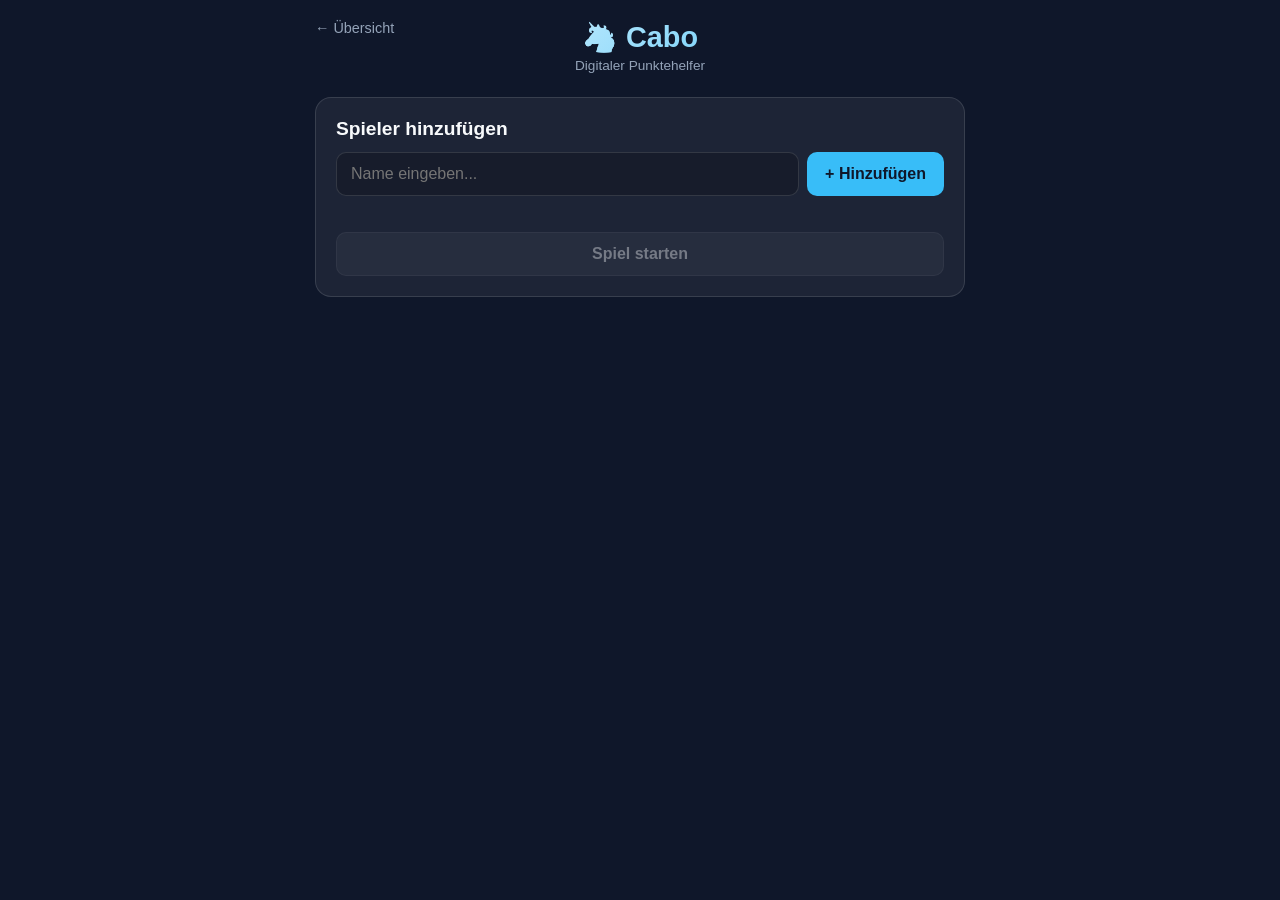
==== spiele/cabo.html @ cdec7bcc "Add files via upload" ====
<!DOCTYPE html>
<html lang="de">
<head>
  <meta charset="UTF-8">
  <meta name="viewport" content="width=device-width, initial-scale=1.0">
  <title>Cabo Punktehelfer</title>
  <style>
    :root {
      --bg: #0f172a;
      --card-bg: rgba(255, 255, 255, 0.06);
      --card-border: rgba(255, 255, 255, 0.12);
      --text: #f8fafc;
      --text-sub: #94a3b8;
      --accent: #38bdf8;
      --accent-green: #22c55e;
      --accent-yellow: #eab308;
      --accent-orange: #f97316;
      --accent-red: #ef4444;
      --accent-purple: #a855f7;
    }

    * { box-sizing: border-box; margin: 0; padding: 0; }

    body {
      font-family: -apple-system, BlinkMacSystemFont, 'Segoe UI', Roboto, sans-serif;
      background: var(--bg);
      color: var(--text);
      min-height: 100vh;
      display: flex;
      justify-content: center;
      padding: 20px 15px;
    }

    .container {
      width: 100%;
      max-width: 650px;
    }

    header {
      text-align: center;
      margin-bottom: 24px;
      position: relative;
    }

    .back-link {
      position: absolute;
      left: 0;
      top: 0;
      color: var(--text-sub);
      text-decoration: none;
      font-size: 0.9rem;
      display: flex;
      align-items: center;
      gap: 4px;
    }

    .back-link:hover { color: var(--accent); }

    h1 {
      font-size: 1.8rem;
      font-weight: 800;
      background: linear-gradient(135deg, #ffffff, var(--accent));
      -webkit-background-clip: text;
      -webkit-text-fill-color: transparent;
      margin-bottom: 4px;
    }

    p.subtitle {
      color: var(--text-sub);
      font-size: 0.85rem;
    }

    /* Buttons */
    .btn {
      background: var(--accent);
      color: #0f172a;
      border: none;
      padding: 12px 18px;
      border-radius: 10px;
      font-weight: 700;
      font-size: 1rem;
      cursor: pointer;
      transition: all 0.2s ease;
      display: inline-flex;
      align-items: center;
      justify-content: center;
      gap: 8px;
      width: 100%;
    }

    .btn:hover { opacity: 0.9; transform: translateY(-1px); }
    .btn:active { transform: translateY(0); }
    .btn:disabled { opacity: 0.4; cursor: not-allowed; transform: none; }

    .btn-secondary {
      background: rgba(255, 255, 255, 0.1);
      color: var(--text);
      border: 1px solid var(--card-border);
    }

    .btn-secondary:hover { background: rgba(255, 255, 255, 0.15); }

    .btn-outline {
      background: transparent;
      color: var(--text-sub);
      border: 1px solid var(--card-border);
    }

    .btn-outline:hover {
      border-color: var(--text-sub);
      color: var(--text);
    }

    .btn-kamikaze {
      background: linear-gradient(135deg, #f97316, #ef4444);
      color: #fff;
      padding: 8px 12px;
      font-size: 0.85rem;
      border-radius: 8px;
      border: none;
      font-weight: 700;
      cursor: pointer;
      white-space: nowrap;
    }

    .card {
      background: var(--card-bg);
      border: 1px solid var(--card-border);
      border-radius: 16px;
      padding: 20px;
      margin-bottom: 20px;
    }

    /* SETUP SCREEN */
    .input-group {
      display: flex;
      gap: 8px;
      margin-bottom: 16px;
    }

    input[type="text"], input[type="number"] {
      flex: 1;
      background: rgba(0, 0, 0, 0.2);
      border: 1px solid var(--card-border);
      border-radius: 10px;
      padding: 12px 14px;
      color: var(--text);
      font-size: 1rem;
      outline: none;
    }

    input[type="text"]:focus, input[type="number"]:focus {
      border-color: var(--accent);
    }

    .player-setup-list {
      display: flex;
      flex-direction: column;
      gap: 8px;
      margin-bottom: 20px;
    }

    .player-setup-item {
      display: flex;
      justify-content: space-between;
      align-items: center;
      background: rgba(255, 255, 255, 0.04);
      padding: 10px 14px;
      border-radius: 8px;
      border: 1px solid var(--card-border);
    }

    .btn-remove {
      background: none;
      border: none;
      color: var(--accent-red);
      font-size: 1.2rem;
      cursor: pointer;
      padding: 0 4px;
    }

    /* SCOREBOARD */
    .scoreboard {
      display: grid;
      grid-template-columns: repeat(auto-fit, minmax(130px, 1fr));
      gap: 10px;
      margin-bottom: 20px;
    }

    .player-card {
      background: rgba(255, 255, 255, 0.04);
      border: 1px solid var(--card-border);
      border-radius: 12px;
      padding: 12px;
      text-align: center;
      position: relative;
      transition: all 0.25s ease;
    }

    .player-card.lowest {
      border-color: var(--accent-green);
      background: rgba(34, 197, 94, 0.1);
      box-shadow: 0 0 12px rgba(34, 197, 94, 0.2);
    }

    .crown-icon {
      position: absolute;
      top: -10px;
      right: 8px;
      font-size: 1.3rem;
      filter: drop-shadow(0 2px 4px rgba(0,0,0,0.5));
    }

    .player-name {
      font-weight: 700;
      font-size: 0.95rem;
      margin-bottom: 4px;
      white-space: nowrap;
      overflow: hidden;
      text-overflow: ellipsis;
    }

    .player-score {
      font-size: 1.6rem;
      font-weight: 800;
      color: #fff;
    }

    .player-badge {
      font-size: 0.75rem;
      color: var(--accent-green);
      margin-top: 2px;
      font-weight: 600;
    }

    /* ROUND INPUT FORM */
    .round-input-row {
      display: flex;
      align-items: center;
      gap: 10px;
      margin-bottom: 12px;
      background: rgba(0, 0, 0, 0.15);
      padding: 8px 12px;
      border-radius: 10px;
      border: 1px solid var(--card-border);
    }

    .round-input-label {
      flex: 1;
      font-weight: 700;
      font-size: 0.95rem;
      white-space: nowrap;
      overflow: hidden;
      text-overflow: ellipsis;
    }

    .round-input-row input {
      width: 90px;
      flex: none;
      text-align: center;
      font-weight: bold;
    }

    /* HISTORY TABLE */
    .table-wrapper {
      overflow-x: auto;
      margin-top: 10px;
    }

    table {
      width: 100%;
      border-collapse: collapse;
      text-align: center;
      font-size: 0.88rem;
    }

    th, td {
      padding: 10px 8px;
      border-bottom: 1px solid var(--card-border);
    }

    th {
      color: var(--text-sub);
      font-weight: 600;
      background: rgba(0,0,0,0.2);
    }

    .reset-note {
      font-size: 0.7rem;
      color: var(--accent-yellow);
      display: block;
    }

    /* END SCREEN */
    .winner-banner {
      text-align: center;
      padding: 20px 0;
    }

    .winner-banner .trophy {
      font-size: 3.5rem;
      margin-bottom: 10px;
    }

    .winner-banner h2 {
      font-size: 1.8rem;
      color: var(--accent-yellow);
    }

    .ranking-list {
      display: flex;
      flex-direction: column;
      gap: 10px;
      margin: 20px 0;
    }

    .ranking-item {
      display: flex;
      justify-content: space-between;
      align-items: center;
      padding: 14px 18px;
      border-radius: 12px;
      background: rgba(255, 255, 255, 0.04);
      border: 1px solid var(--card-border);
    }

    .ranking-item.winner {
      border-color: var(--accent-yellow);
      background: rgba(234, 179, 8, 0.1);
    }

    .rank-num {
      font-weight: 800;
      font-size: 1.1rem;
      width: 30px;
    }

    .rank-name {
      flex: 1;
      font-weight: 700;
    }

    .rank-score {
      font-size: 1.3rem;
      font-weight: 800;
    }

    .hidden { display: none !important; }
  </style>
</head>
<body>

<div class="container">
  <header>
    <a href="../index.html" class="back-link">← Übersicht</a>
    <h1>🦄 Cabo</h1>
    <p class="subtitle">Digitaler Punktehelfer</p>
  </header>

  <!-- STEP 1: SETUP SCREEN -->
  <div id="setup-screen" class="card">
    <h2 style="font-size: 1.2rem; margin-bottom: 12px;">Spieler hinzufügen</h2>
    <div class="input-group">
      <input type="text" id="player-name-input" placeholder="Name eingeben..." autocomplete="off">
      <button class="btn" id="add-player-btn" style="width: auto;">+ Hinzufügen</button>
    </div>

    <div class="player-setup-list" id="player-setup-list">
      <!-- Dynamisch hinzugefügte Spieler -->
    </div>

    <button class="btn btn-secondary" id="start-game-btn" disabled>Spiel starten</button>
  </div>

  <!-- STEP 2: GAME SCREEN -->
  <div id="game-screen" class="hidden">
    <!-- Punktestand Übersicht -->
    <div class="scoreboard" id="scoreboard">
      <!-- Dynamische Spielerkarten -->
    </div>

    <!-- Eingabe für neue Runde -->
    <div class="card">
      <h3 style="font-size: 1.1rem; margin-bottom: 14px;" id="round-title">Runde 1 eintragen</h3>
      
      <div id="round-inputs-container">
        <!-- Dynamische Eingabefelder für jeden Spieler -->
      </div>

      <button class="btn" onclick="finishRound()" style="margin-top: 10px;">
        ✅ Runde beendet
      </button>
    </div>

    <!-- Rundenübersicht -->
    <div class="card">
      <h3 style="font-size: 1rem; color: var(--text-sub); margin-bottom: 8px;">Rundenübersicht</h3>
      <div class="table-wrapper">
        <table id="history-table">
          <thead>
            <tr id="history-head-row">
              <th>Runde</th>
              <!-- Spieler-Namen Spalten -->
            </tr>
          </thead>
          <tbody id="history-body">
            <!-- Runden-Ergebnisse -->
          </tbody>
        </table>
      </div>
      <button class="btn btn-outline" id="undo-btn" onclick="undoLastRound()" style="margin-top: 16px;" disabled>
        ↩️ Letzte Runde korrigieren
      </button>
    </div>
  </div>

  <!-- STEP 3: END SCREEN -->
  <div id="end-screen" class="card hidden">
    <div class="winner-banner">
      <div class="trophy">🏆</div>
      <p style="color: var(--text-sub); text-transform: uppercase; font-size: 0.8rem; letter-spacing: 1px;" id="winner-label">Sieger</p>
      <h2 id="winner-name">Spieler</h2>
    </div>

    <h3 style="font-size: 1rem; color: var(--text-sub); margin-bottom: 8px;">Endabrechnung</h3>
    <div class="ranking-list" id="ranking-list">
      <!-- Dynamische Rangliste -->
    </div>

    <div style="display: flex; gap: 10px; margin-top: 20px;">
      <button class="btn" onclick="restartWithSamePlayers()">Neu starten</button>
      <button class="btn btn-secondary" onclick="resetToSetup()">Neue Spieler</button>
    </div>
  </div>
</div>

<script>
  // Game State
  let players = []; // Array von Strings ["Name 1", "Name 2"]
  let rounds = [];  // Array von Objekten: { rawScores: [n1, n2], totalsAfter: [t1, t2], resets: [bool1, bool2] }

  // DOM Elements
  const setupScreen = document.getElementById('setup-screen');
  const gameScreen = document.getElementById('game-screen');
  const endScreen = document.getElementById('end-screen');

  const playerNameInput = document.getElementById('player-name-input');
  const addPlayerBtn = document.getElementById('add-player-btn');
  const playerSetupList = document.getElementById('player-setup-list');
  const startGameBtn = document.getElementById('start-game-btn');

  const scoreboard = document.getElementById('scoreboard');
  const roundTitle = document.getElementById('round-title');
  const roundInputsContainer = document.getElementById('round-inputs-container');
  
  const historyHeadRow = document.getElementById('history-head-row');
  const historyBody = document.getElementById('history-body');
  const undoBtn = document.getElementById('undo-btn');

  const winnerName = document.getElementById('winner-name');
  const winnerLabel = document.getElementById('winner-label');
  const rankingList = document.getElementById('ranking-list');

  // Event Listeners for Setup
  addPlayerBtn.addEventListener('click', addPlayer);
  playerNameInput.addEventListener('keypress', (e) => {
    if (e.key === 'Enter') addPlayer();
  });
  startGameBtn.addEventListener('click', startGame);

  function addPlayer() {
    const name = playerNameInput.value.trim();
    if (name === '') return;

    players.push(name);
    playerNameInput.value = '';
    renderSetupList();
  }

  function removePlayer(index) {
    players.splice(index, 1);
    renderSetupList();
  }

  function renderSetupList() {
    playerSetupList.innerHTML = '';
    players.forEach((p, idx) => {
      const item = document.createElement('div');
      item.className = 'player-setup-item';
      item.innerHTML = `
        <span><strong>${idx + 1}.</strong> ${p}</span>
        <button class="btn-remove" onclick="removePlayer(${idx})">✕</button>
      `;
      playerSetupList.appendChild(item);
    });

    startGameBtn.disabled = players.length === 0;
  }

  function startGame() {
    if (players.length === 0) return;
    rounds = [];

    setupScreen.classList.add('hidden');
    endScreen.classList.add('hidden');
    gameScreen.classList.remove('hidden');

    renderGame();
  }

  // Get current totals calculated round by round with exact 100-reset rule
  function getCurrentTotals() {
    let totals = players.map(() => 0);

    rounds.forEach(r => {
      totals = r.totalsAfter;
    });

    return totals;
  }

  function triggerKamikaze(targetIdx) {
    players.forEach((_, idx) => {
      const input = document.getElementById(`score-input-${idx}`);
      if (input) {
        input.value = (idx === targetIdx) ? 0 : 50;
      }
    });
  }

  function finishRound() {
    const rawScores = [];
    
    for (let i = 0; i < players.length; i++) {
      const input = document.getElementById(`score-input-${i}`);
      const val = parseInt(input.value, 10);
      if (isNaN(val)) {
        alert(`Bitte gib eine gültige Punktzahl für ${players[i]} ein.`);
        return;
      }
      rawScores.push(val);
    }

    // Previous totals
    const prevTotals = getCurrentTotals();
    const newTotals = [];
    const resets = [];

    // Calculate new totals and apply 100-point reset rule
    for (let i = 0; i < players.length; i++) {
      let scoreSum = prevTotals[i] + rawScores[i];
      if (scoreSum === 100) {
        scoreSum = 50; // Exact 100 points reduced to 50
        resets.push(true);
      } else {
        resets.push(false);
      }
      newTotals.push(scoreSum);
    }

    rounds.push({
      rawScores: rawScores,
      totalsAfter: newTotals,
      resets: resets
    });

    // Check if game ends (if any player has 101 or more points)
    const hasGameEnded = newTotals.some(score => score >= 101);

    if (hasGameEnded) {
      showEndScreen();
    } else {
      renderGame();
    }
  }

  function undoLastRound() {
    if (rounds.length > 0) {
      rounds.pop();
      renderGame();
    }
  }

  function renderGame() {
    const currentTotals = getCurrentTotals();
    const minScore = Math.min(...currentTotals);

    // 1. Render Scoreboard
    scoreboard.innerHTML = '';
    players.forEach((p, idx) => {
      const isLowest = currentTotals[idx] === minScore;
      const card = document.createElement('div');
      card.className = `player-card ${isLowest ? 'lowest' : ''}`;
      
      card.innerHTML = `
        ${isLowest ? '<div class="crown-icon">👑</div>' : ''}
        <div class="player-name">${p}</div>
        <div class="player-score">${currentTotals[idx]}</div>
        <div class="player-badge">${isLowest ? 'Niedrigste Pkt' : ''}</div>
      `;
      scoreboard.appendChild(card);
    });

    // 2. Render Round Inputs
    roundTitle.textContent = `Runde ${rounds.length + 1} eintragen`;
    roundInputsContainer.innerHTML = '';

    players.forEach((p, idx) => {
      const row = document.createElement('div');
      row.className = 'round-input-row';
      row.innerHTML = `
        <span class="round-input-label">${p}</span>
        <input type="number" id="score-input-${idx}" placeholder="Punkte" inputmode="numeric" pattern="[0-9]*">
        <button type="button" class="btn-kamikaze" onclick="triggerKamikaze(${idx})">🚀 Kamikaze</button>
      `;
      roundInputsContainer.appendChild(row);
    });

    // 3. Render History Table
    historyHeadRow.innerHTML = '<th>Runde</th>';
    players.forEach(p => {
      const th = document.createElement('th');
      th.textContent = p;
      historyHeadRow.appendChild(th);
    });

    historyBody.innerHTML = '';
    rounds.forEach((r, rIdx) => {
      const tr = document.createElement('tr');
      let html = `<td><strong>R${rIdx + 1}</strong></td>`;
      
      r.rawScores.forEach((s, pIdx) => {
        const isReset = r.resets[pIdx];
        html += `
          <td>
            +${s} 
            <small style="color: var(--text-sub);">(${r.totalsAfter[pIdx]})</small>
            ${isReset ? '<span class="reset-note">🎯 100➔50!</span>' : ''}
          </td>
        `;
      });
      tr.innerHTML = html;
      historyBody.appendChild(tr);
    });

    undoBtn.disabled = rounds.length === 0;
  }

  function showEndScreen() {
    gameScreen.classList.add('hidden');
    endScreen.classList.remove('hidden');

    const finalTotals = getCurrentTotals();
    const minScore = Math.min(...finalTotals);

    // Player Object List for Ranking
    const playerObjects = players.map((name, idx) => ({
      name: name,
      score: finalTotals[idx]
    }));

    // Sort ascending by score (lowest score wins)
    playerObjects.sort((a, b) => a.score - b.score);

    // Find winners (supports ties)
    const winners = playerObjects.filter(p => p.score === minScore);
    
    if (winners.length > 1) {
      winnerLabel.textContent = "Unentschieden! Sieger";
      winnerName.textContent = winners.map(w => w.name).join(' & ');
    } else {
      winnerLabel.textContent = "Sieger";
      winnerName.textContent = winners[0].name;
    }

    rankingList.innerHTML = '';
    playerObjects.forEach((p, idx) => {
      const isWinner = p.score === minScore;
      const item = document.createElement('div');
      item.className = `ranking-item ${isWinner ? 'winner' : ''}`;
      item.innerHTML = `
        <div class="rank-num">${isWinner ? '👑' : (idx + 1) + '.'}</div>
        <div class="rank-name">${p.name}</div>
        <div class="rank-score">${p.score} Pkt</div>
      `;
      rankingList.appendChild(item);
    });
  }

  function restartWithSamePlayers() {
    startGame();
  }

  function resetToSetup() {
    players = [];
    rounds = [];
    renderSetupList();
    endScreen.classList.add('hidden');
    setupScreen.classList.remove('hidden');
  }
</script>

</body>
</html>
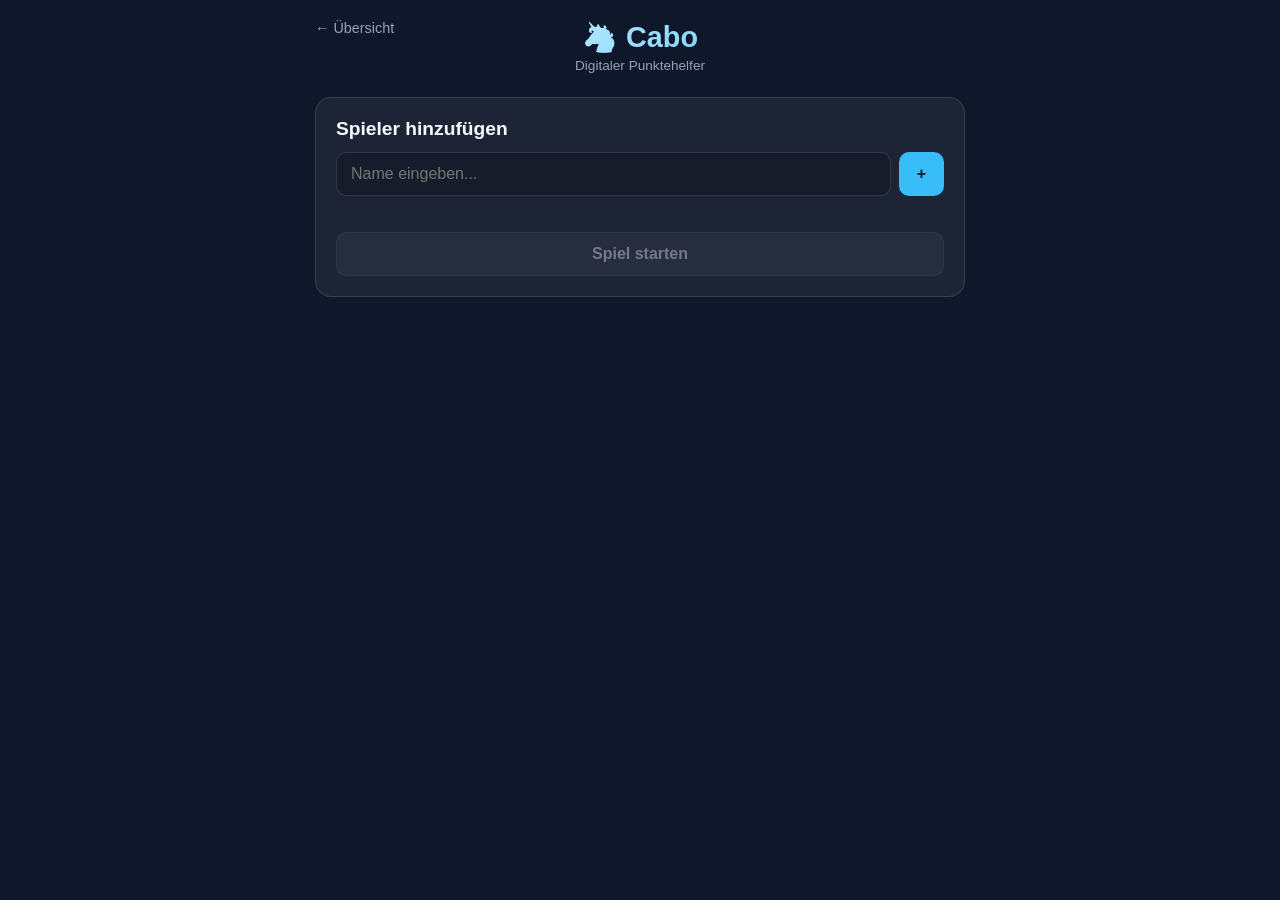
==== commit 86f47034: "Update cabo.html "Spieler hinzufügen" Button vereinfacht" ====
--- a/spiele/cabo.html
+++ b/spiele/cabo.html
@@ -362,7 +362,7 @@
     <h2 style="font-size: 1.2rem; margin-bottom: 12px;">Spieler hinzufügen</h2>
     <div class="input-group">
       <input type="text" id="player-name-input" placeholder="Name eingeben..." autocomplete="off">
-      <button class="btn" id="add-player-btn" style="width: auto;">+ Hinzufügen</button>
+      <button class="btn" id="add-player-btn" style="width: auto;">+</button>
     </div>
 
     <div class="player-setup-list" id="player-setup-list">
@@ -701,4 +701,4 @@
 </script>
 
 </body>
-</html>+</html>
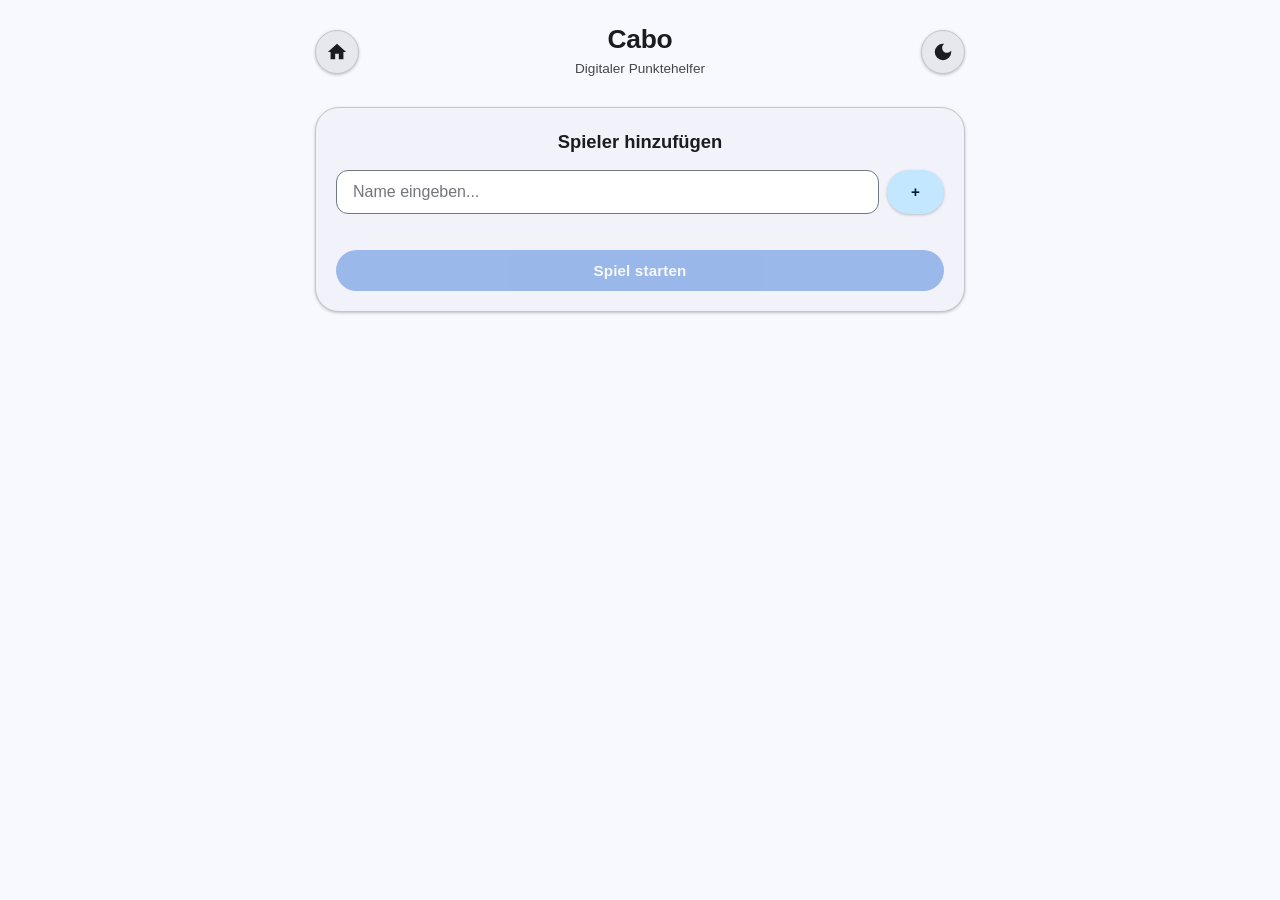
==== commit da310064: "Add files via upload Komplette Überarbeitung der Optik in M3 Material Design.  Vereinheitlichung vo" ====
--- a/spiele/cabo.html
+++ b/spiele/cabo.html
@@ -1,704 +1,659 @@
-<!DOCTYPE html>
-<html lang="de">
-<head>
-  <meta charset="UTF-8">
-  <meta name="viewport" content="width=device-width, initial-scale=1.0">
-  <title>Cabo Punktehelfer</title>
-  <style>
-    :root {
-      --bg: #0f172a;
-      --card-bg: rgba(255, 255, 255, 0.06);
-      --card-border: rgba(255, 255, 255, 0.12);
-      --text: #f8fafc;
-      --text-sub: #94a3b8;
-      --accent: #38bdf8;
-      --accent-green: #22c55e;
-      --accent-yellow: #eab308;
-      --accent-orange: #f97316;
-      --accent-red: #ef4444;
-      --accent-purple: #a855f7;
-    }
-
-    * { box-sizing: border-box; margin: 0; padding: 0; }
-
-    body {
-      font-family: -apple-system, BlinkMacSystemFont, 'Segoe UI', Roboto, sans-serif;
-      background: var(--bg);
-      color: var(--text);
-      min-height: 100vh;
-      display: flex;
-      justify-content: center;
-      padding: 20px 15px;
-    }
-
-    .container {
-      width: 100%;
-      max-width: 650px;
-    }
-
-    header {
-      text-align: center;
-      margin-bottom: 24px;
-      position: relative;
-    }
-
-    .back-link {
-      position: absolute;
-      left: 0;
-      top: 0;
-      color: var(--text-sub);
-      text-decoration: none;
-      font-size: 0.9rem;
-      display: flex;
-      align-items: center;
-      gap: 4px;
-    }
-
-    .back-link:hover { color: var(--accent); }
-
-    h1 {
-      font-size: 1.8rem;
-      font-weight: 800;
-      background: linear-gradient(135deg, #ffffff, var(--accent));
-      -webkit-background-clip: text;
-      -webkit-text-fill-color: transparent;
-      margin-bottom: 4px;
-    }
-
-    p.subtitle {
-      color: var(--text-sub);
-      font-size: 0.85rem;
-    }
-
-    /* Buttons */
-    .btn {
-      background: var(--accent);
-      color: #0f172a;
-      border: none;
-      padding: 12px 18px;
-      border-radius: 10px;
-      font-weight: 700;
-      font-size: 1rem;
-      cursor: pointer;
-      transition: all 0.2s ease;
-      display: inline-flex;
-      align-items: center;
-      justify-content: center;
-      gap: 8px;
-      width: 100%;
-    }
-
-    .btn:hover { opacity: 0.9; transform: translateY(-1px); }
-    .btn:active { transform: translateY(0); }
-    .btn:disabled { opacity: 0.4; cursor: not-allowed; transform: none; }
-
-    .btn-secondary {
-      background: rgba(255, 255, 255, 0.1);
-      color: var(--text);
-      border: 1px solid var(--card-border);
-    }
-
-    .btn-secondary:hover { background: rgba(255, 255, 255, 0.15); }
-
-    .btn-outline {
-      background: transparent;
-      color: var(--text-sub);
-      border: 1px solid var(--card-border);
-    }
-
-    .btn-outline:hover {
-      border-color: var(--text-sub);
-      color: var(--text);
-    }
-
-    .btn-kamikaze {
-      background: linear-gradient(135deg, #f97316, #ef4444);
-      color: #fff;
-      padding: 8px 12px;
-      font-size: 0.85rem;
-      border-radius: 8px;
-      border: none;
-      font-weight: 700;
-      cursor: pointer;
-      white-space: nowrap;
-    }
-
-    .card {
-      background: var(--card-bg);
-      border: 1px solid var(--card-border);
-      border-radius: 16px;
-      padding: 20px;
-      margin-bottom: 20px;
-    }
-
-    /* SETUP SCREEN */
-    .input-group {
-      display: flex;
-      gap: 8px;
-      margin-bottom: 16px;
-    }
-
-    input[type="text"], input[type="number"] {
-      flex: 1;
-      background: rgba(0, 0, 0, 0.2);
-      border: 1px solid var(--card-border);
-      border-radius: 10px;
-      padding: 12px 14px;
-      color: var(--text);
-      font-size: 1rem;
-      outline: none;
-    }
-
-    input[type="text"]:focus, input[type="number"]:focus {
-      border-color: var(--accent);
-    }
-
-    .player-setup-list {
-      display: flex;
-      flex-direction: column;
-      gap: 8px;
-      margin-bottom: 20px;
-    }
-
-    .player-setup-item {
-      display: flex;
-      justify-content: space-between;
-      align-items: center;
-      background: rgba(255, 255, 255, 0.04);
-      padding: 10px 14px;
-      border-radius: 8px;
-      border: 1px solid var(--card-border);
-    }
-
-    .btn-remove {
-      background: none;
-      border: none;
-      color: var(--accent-red);
-      font-size: 1.2rem;
-      cursor: pointer;
-      padding: 0 4px;
-    }
-
-    /* SCOREBOARD */
-    .scoreboard {
-      display: grid;
-      grid-template-columns: repeat(auto-fit, minmax(130px, 1fr));
-      gap: 10px;
-      margin-bottom: 20px;
-    }
-
-    .player-card {
-      background: rgba(255, 255, 255, 0.04);
-      border: 1px solid var(--card-border);
-      border-radius: 12px;
-      padding: 12px;
-      text-align: center;
-      position: relative;
-      transition: all 0.25s ease;
-    }
-
-    .player-card.lowest {
-      border-color: var(--accent-green);
-      background: rgba(34, 197, 94, 0.1);
-      box-shadow: 0 0 12px rgba(34, 197, 94, 0.2);
-    }
-
-    .crown-icon {
-      position: absolute;
-      top: -10px;
-      right: 8px;
-      font-size: 1.3rem;
-      filter: drop-shadow(0 2px 4px rgba(0,0,0,0.5));
-    }
-
-    .player-name {
-      font-weight: 700;
-      font-size: 0.95rem;
-      margin-bottom: 4px;
-      white-space: nowrap;
-      overflow: hidden;
-      text-overflow: ellipsis;
-    }
-
-    .player-score {
-      font-size: 1.6rem;
-      font-weight: 800;
-      color: #fff;
-    }
-
-    .player-badge {
-      font-size: 0.75rem;
-      color: var(--accent-green);
-      margin-top: 2px;
-      font-weight: 600;
-    }
-
-    /* ROUND INPUT FORM */
-    .round-input-row {
-      display: flex;
-      align-items: center;
-      gap: 10px;
-      margin-bottom: 12px;
-      background: rgba(0, 0, 0, 0.15);
-      padding: 8px 12px;
-      border-radius: 10px;
-      border: 1px solid var(--card-border);
-    }
-
-    .round-input-label {
-      flex: 1;
-      font-weight: 700;
-      font-size: 0.95rem;
-      white-space: nowrap;
-      overflow: hidden;
-      text-overflow: ellipsis;
-    }
-
-    .round-input-row input {
-      width: 90px;
-      flex: none;
-      text-align: center;
-      font-weight: bold;
-    }
-
-    /* HISTORY TABLE */
-    .table-wrapper {
-      overflow-x: auto;
-      margin-top: 10px;
-    }
-
-    table {
-      width: 100%;
-      border-collapse: collapse;
-      text-align: center;
-      font-size: 0.88rem;
-    }
-
-    th, td {
-      padding: 10px 8px;
-      border-bottom: 1px solid var(--card-border);
-    }
-
-    th {
-      color: var(--text-sub);
-      font-weight: 600;
-      background: rgba(0,0,0,0.2);
-    }
-
-    .reset-note {
-      font-size: 0.7rem;
-      color: var(--accent-yellow);
-      display: block;
-    }
-
-    /* END SCREEN */
-    .winner-banner {
-      text-align: center;
-      padding: 20px 0;
-    }
-
-    .winner-banner .trophy {
-      font-size: 3.5rem;
-      margin-bottom: 10px;
-    }
-
-    .winner-banner h2 {
-      font-size: 1.8rem;
-      color: var(--accent-yellow);
-    }
-
-    .ranking-list {
-      display: flex;
-      flex-direction: column;
-      gap: 10px;
-      margin: 20px 0;
-    }
-
-    .ranking-item {
-      display: flex;
-      justify-content: space-between;
-      align-items: center;
-      padding: 14px 18px;
-      border-radius: 12px;
-      background: rgba(255, 255, 255, 0.04);
-      border: 1px solid var(--card-border);
-    }
-
-    .ranking-item.winner {
-      border-color: var(--accent-yellow);
-      background: rgba(234, 179, 8, 0.1);
-    }
-
-    .rank-num {
-      font-weight: 800;
-      font-size: 1.1rem;
-      width: 30px;
-    }
-
-    .rank-name {
-      flex: 1;
-      font-weight: 700;
-    }
-
-    .rank-score {
-      font-size: 1.3rem;
-      font-weight: 800;
-    }
-
-    .hidden { display: none !important; }
-  </style>
-</head>
-<body>
-
-<div class="container">
-  <header>
-    <a href="../index.html" class="back-link">← Übersicht</a>
-    <h1>🦄 Cabo</h1>
-    <p class="subtitle">Digitaler Punktehelfer</p>
-  </header>
-
-  <!-- STEP 1: SETUP SCREEN -->
-  <div id="setup-screen" class="card">
-    <h2 style="font-size: 1.2rem; margin-bottom: 12px;">Spieler hinzufügen</h2>
-    <div class="input-group">
-      <input type="text" id="player-name-input" placeholder="Name eingeben..." autocomplete="off">
-      <button class="btn" id="add-player-btn" style="width: auto;">+</button>
-    </div>
-
-    <div class="player-setup-list" id="player-setup-list">
-      <!-- Dynamisch hinzugefügte Spieler -->
-    </div>
-
-    <button class="btn btn-secondary" id="start-game-btn" disabled>Spiel starten</button>
-  </div>
-
-  <!-- STEP 2: GAME SCREEN -->
-  <div id="game-screen" class="hidden">
-    <!-- Punktestand Übersicht -->
-    <div class="scoreboard" id="scoreboard">
-      <!-- Dynamische Spielerkarten -->
-    </div>
-
-    <!-- Eingabe für neue Runde -->
-    <div class="card">
-      <h3 style="font-size: 1.1rem; margin-bottom: 14px;" id="round-title">Runde 1 eintragen</h3>
-      
-      <div id="round-inputs-container">
-        <!-- Dynamische Eingabefelder für jeden Spieler -->
-      </div>
-
-      <button class="btn" onclick="finishRound()" style="margin-top: 10px;">
-        ✅ Runde beendet
-      </button>
-    </div>
-
-    <!-- Rundenübersicht -->
-    <div class="card">
-      <h3 style="font-size: 1rem; color: var(--text-sub); margin-bottom: 8px;">Rundenübersicht</h3>
-      <div class="table-wrapper">
-        <table id="history-table">
-          <thead>
-            <tr id="history-head-row">
-              <th>Runde</th>
-              <!-- Spieler-Namen Spalten -->
-            </tr>
-          </thead>
-          <tbody id="history-body">
-            <!-- Runden-Ergebnisse -->
-          </tbody>
-        </table>
-      </div>
-      <button class="btn btn-outline" id="undo-btn" onclick="undoLastRound()" style="margin-top: 16px;" disabled>
-        ↩️ Letzte Runde korrigieren
-      </button>
-    </div>
-  </div>
-
-  <!-- STEP 3: END SCREEN -->
-  <div id="end-screen" class="card hidden">
-    <div class="winner-banner">
-      <div class="trophy">🏆</div>
-      <p style="color: var(--text-sub); text-transform: uppercase; font-size: 0.8rem; letter-spacing: 1px;" id="winner-label">Sieger</p>
-      <h2 id="winner-name">Spieler</h2>
-    </div>
-
-    <h3 style="font-size: 1rem; color: var(--text-sub); margin-bottom: 8px;">Endabrechnung</h3>
-    <div class="ranking-list" id="ranking-list">
-      <!-- Dynamische Rangliste -->
-    </div>
-
-    <div style="display: flex; gap: 10px; margin-top: 20px;">
-      <button class="btn" onclick="restartWithSamePlayers()">Neu starten</button>
-      <button class="btn btn-secondary" onclick="resetToSetup()">Neue Spieler</button>
-    </div>
-  </div>
-</div>
-
-<script>
-  // Game State
-  let players = []; // Array von Strings ["Name 1", "Name 2"]
-  let rounds = [];  // Array von Objekten: { rawScores: [n1, n2], totalsAfter: [t1, t2], resets: [bool1, bool2] }
-
-  // DOM Elements
-  const setupScreen = document.getElementById('setup-screen');
-  const gameScreen = document.getElementById('game-screen');
-  const endScreen = document.getElementById('end-screen');
-
-  const playerNameInput = document.getElementById('player-name-input');
-  const addPlayerBtn = document.getElementById('add-player-btn');
-  const playerSetupList = document.getElementById('player-setup-list');
-  const startGameBtn = document.getElementById('start-game-btn');
-
-  const scoreboard = document.getElementById('scoreboard');
-  const roundTitle = document.getElementById('round-title');
-  const roundInputsContainer = document.getElementById('round-inputs-container');
-  
-  const historyHeadRow = document.getElementById('history-head-row');
-  const historyBody = document.getElementById('history-body');
-  const undoBtn = document.getElementById('undo-btn');
-
-  const winnerName = document.getElementById('winner-name');
-  const winnerLabel = document.getElementById('winner-label');
-  const rankingList = document.getElementById('ranking-list');
-
-  // Event Listeners for Setup
-  addPlayerBtn.addEventListener('click', addPlayer);
-  playerNameInput.addEventListener('keypress', (e) => {
-    if (e.key === 'Enter') addPlayer();
-  });
-  startGameBtn.addEventListener('click', startGame);
-
-  function addPlayer() {
-    const name = playerNameInput.value.trim();
-    if (name === '') return;
-
-    players.push(name);
-    playerNameInput.value = '';
-    renderSetupList();
-  }
-
-  function removePlayer(index) {
-    players.splice(index, 1);
-    renderSetupList();
-  }
-
-  function renderSetupList() {
-    playerSetupList.innerHTML = '';
-    players.forEach((p, idx) => {
-      const item = document.createElement('div');
-      item.className = 'player-setup-item';
-      item.innerHTML = `
-        <span><strong>${idx + 1}.</strong> ${p}</span>
-        <button class="btn-remove" onclick="removePlayer(${idx})">✕</button>
-      `;
-      playerSetupList.appendChild(item);
-    });
-
-    startGameBtn.disabled = players.length === 0;
-  }
-
-  function startGame() {
-    if (players.length === 0) return;
-    rounds = [];
-
-    setupScreen.classList.add('hidden');
-    endScreen.classList.add('hidden');
-    gameScreen.classList.remove('hidden');
-
-    renderGame();
-  }
-
-  // Get current totals calculated round by round with exact 100-reset rule
-  function getCurrentTotals() {
-    let totals = players.map(() => 0);
-
-    rounds.forEach(r => {
-      totals = r.totalsAfter;
-    });
-
-    return totals;
-  }
-
-  function triggerKamikaze(targetIdx) {
-    players.forEach((_, idx) => {
-      const input = document.getElementById(`score-input-${idx}`);
-      if (input) {
-        input.value = (idx === targetIdx) ? 0 : 50;
-      }
-    });
-  }
-
-  function finishRound() {
-    const rawScores = [];
-    
-    for (let i = 0; i < players.length; i++) {
-      const input = document.getElementById(`score-input-${i}`);
-      const val = parseInt(input.value, 10);
-      if (isNaN(val)) {
-        alert(`Bitte gib eine gültige Punktzahl für ${players[i]} ein.`);
-        return;
-      }
-      rawScores.push(val);
-    }
-
-    // Previous totals
-    const prevTotals = getCurrentTotals();
-    const newTotals = [];
-    const resets = [];
-
-    // Calculate new totals and apply 100-point reset rule
-    for (let i = 0; i < players.length; i++) {
-      let scoreSum = prevTotals[i] + rawScores[i];
-      if (scoreSum === 100) {
-        scoreSum = 50; // Exact 100 points reduced to 50
-        resets.push(true);
-      } else {
-        resets.push(false);
-      }
-      newTotals.push(scoreSum);
-    }
-
-    rounds.push({
-      rawScores: rawScores,
-      totalsAfter: newTotals,
-      resets: resets
-    });
-
-    // Check if game ends (if any player has 101 or more points)
-    const hasGameEnded = newTotals.some(score => score >= 101);
-
-    if (hasGameEnded) {
-      showEndScreen();
-    } else {
-      renderGame();
-    }
-  }
-
-  function undoLastRound() {
-    if (rounds.length > 0) {
-      rounds.pop();
-      renderGame();
-    }
-  }
-
-  function renderGame() {
-    const currentTotals = getCurrentTotals();
-    const minScore = Math.min(...currentTotals);
-
-    // 1. Render Scoreboard
-    scoreboard.innerHTML = '';
-    players.forEach((p, idx) => {
-      const isLowest = currentTotals[idx] === minScore;
-      const card = document.createElement('div');
-      card.className = `player-card ${isLowest ? 'lowest' : ''}`;
-      
-      card.innerHTML = `
-        ${isLowest ? '<div class="crown-icon">👑</div>' : ''}
-        <div class="player-name">${p}</div>
-        <div class="player-score">${currentTotals[idx]}</div>
-        <div class="player-badge">${isLowest ? 'Niedrigste Pkt' : ''}</div>
-      `;
-      scoreboard.appendChild(card);
-    });
-
-    // 2. Render Round Inputs
-    roundTitle.textContent = `Runde ${rounds.length + 1} eintragen`;
-    roundInputsContainer.innerHTML = '';
-
-    players.forEach((p, idx) => {
-      const row = document.createElement('div');
-      row.className = 'round-input-row';
-      row.innerHTML = `
-        <span class="round-input-label">${p}</span>
-        <input type="number" id="score-input-${idx}" placeholder="Punkte" inputmode="numeric" pattern="[0-9]*">
-        <button type="button" class="btn-kamikaze" onclick="triggerKamikaze(${idx})">🚀 Kamikaze</button>
-      `;
-      roundInputsContainer.appendChild(row);
-    });
-
-    // 3. Render History Table
-    historyHeadRow.innerHTML = '<th>Runde</th>';
-    players.forEach(p => {
-      const th = document.createElement('th');
-      th.textContent = p;
-      historyHeadRow.appendChild(th);
-    });
-
-    historyBody.innerHTML = '';
-    rounds.forEach((r, rIdx) => {
-      const tr = document.createElement('tr');
-      let html = `<td><strong>R${rIdx + 1}</strong></td>`;
-      
-      r.rawScores.forEach((s, pIdx) => {
-        const isReset = r.resets[pIdx];
-        html += `
-          <td>
-            +${s} 
-            <small style="color: var(--text-sub);">(${r.totalsAfter[pIdx]})</small>
-            ${isReset ? '<span class="reset-note">🎯 100➔50!</span>' : ''}
-          </td>
-        `;
-      });
-      tr.innerHTML = html;
-      historyBody.appendChild(tr);
-    });
-
-    undoBtn.disabled = rounds.length === 0;
-  }
-
-  function showEndScreen() {
-    gameScreen.classList.add('hidden');
-    endScreen.classList.remove('hidden');
-
-    const finalTotals = getCurrentTotals();
-    const minScore = Math.min(...finalTotals);
-
-    // Player Object List for Ranking
-    const playerObjects = players.map((name, idx) => ({
-      name: name,
-      score: finalTotals[idx]
-    }));
-
-    // Sort ascending by score (lowest score wins)
-    playerObjects.sort((a, b) => a.score - b.score);
-
-    // Find winners (supports ties)
-    const winners = playerObjects.filter(p => p.score === minScore);
-    
-    if (winners.length > 1) {
-      winnerLabel.textContent = "Unentschieden! Sieger";
-      winnerName.textContent = winners.map(w => w.name).join(' & ');
-    } else {
-      winnerLabel.textContent = "Sieger";
-      winnerName.textContent = winners[0].name;
-    }
-
-    rankingList.innerHTML = '';
-    playerObjects.forEach((p, idx) => {
-      const isWinner = p.score === minScore;
-      const item = document.createElement('div');
-      item.className = `ranking-item ${isWinner ? 'winner' : ''}`;
-      item.innerHTML = `
-        <div class="rank-num">${isWinner ? '👑' : (idx + 1) + '.'}</div>
-        <div class="rank-name">${p.name}</div>
-        <div class="rank-score">${p.score} Pkt</div>
-      `;
-      rankingList.appendChild(item);
-    });
-  }
-
-  function restartWithSamePlayers() {
-    startGame();
-  }
-
-  function resetToSetup() {
-    players = [];
-    rounds = [];
-    renderSetupList();
-    endScreen.classList.add('hidden');
-    setupScreen.classList.remove('hidden');
-  }
-</script>
-
-</body>
-</html>
+<!DOCTYPE html>
+<html lang="de">
+<head>
+  <meta charset="UTF-8">
+  <meta name="viewport" content="width=device-width, initial-scale=1.0">
+  <title>Cabo Punktehelfer</title>
+  <link rel="stylesheet" href="../styles.css">
+  <script>
+    (function() {
+      function updateLinks(theme) {
+        document.querySelectorAll('a[href]').forEach(function(link) {
+          const raw = link.getAttribute('href');
+          if (!raw || raw.startsWith('#') || raw.startsWith('javascript:')) return;
+          link.setAttribute('href', raw.split('#')[0] + '#theme=' + theme);
+        });
+      }
+      function applyTheme(theme) {
+        document.documentElement.setAttribute('data-theme', theme);
+        try { localStorage.setItem('spiele_theme', theme); } catch (e) {}
+        try { window.name = 'spiele_theme:' + theme; } catch (e) {}
+        try { history.replaceState(null, '', location.pathname + location.search + '#theme=' + theme); } catch (e) {}
+        updateLinks(theme);
+      }
+      function getInitialTheme() {
+        const hashMatch = (location.hash || '').match(/theme=(dark|light)/);
+        if (hashMatch) return hashMatch[1];
+        const nameMatch = (window.name || '').match(/spiele_theme:(dark|light)/);
+        if (nameMatch) return nameMatch[1];
+        try {
+          const saved = localStorage.getItem('spiele_theme');
+          if (saved === 'dark' || saved === 'light') return saved;
+        } catch (e) {}
+        return (window.matchMedia && window.matchMedia('(prefers-color-scheme: dark)').matches) ? 'dark' : 'light';
+      }
+      applyTheme(getInitialTheme());
+      window.addEventListener('DOMContentLoaded', function() {
+        applyTheme(document.documentElement.getAttribute('data-theme') || 'dark');
+      });
+      window.addEventListener('pageshow', function() {
+        const nameMatch = (window.name || '').match(/spiele_theme:(dark|light)/);
+        if (nameMatch) { applyTheme(nameMatch[1]); return; }
+        try {
+          const saved = localStorage.getItem('spiele_theme');
+          if (saved === 'dark' || saved === 'light') applyTheme(saved);
+        } catch (err) {}
+      });
+      window.addEventListener('storage', function(e) {
+        if (e.key === 'spiele_theme' && (e.newValue === 'dark' || e.newValue === 'light')) {
+          applyTheme(e.newValue);
+        }
+      });
+      document.addEventListener('click', function(e) {
+        const link = e.target && e.target.closest ? e.target.closest('a[href]') : null;
+        if (!link) return;
+        const raw = link.getAttribute('href');
+        if (!raw || raw.startsWith('#') || raw.startsWith('javascript:')) return;
+        const theme = document.documentElement.getAttribute('data-theme') || 'dark';
+        link.setAttribute('href', raw.split('#')[0] + '#theme=' + theme);
+      }, true);
+      window.toggleTheme = function() {
+        const current = document.documentElement.getAttribute('data-theme') || 'dark';
+        applyTheme(current === 'dark' ? 'light' : 'dark');
+      };
+    })();
+  </script>
+  <style>
+    .container {
+      width: 100%;
+      max-width: 650px;
+    }
+
+    /* Buttons */
+    .btn {
+      width: 100%;
+    }
+
+    .btn-kamikaze {
+      background-color: var(--md-sys-color-error-container);
+      color: var(--md-sys-color-on-error-container);
+      padding: 10px 14px;
+      font-size: 0.85rem;
+      border-radius: var(--md-sys-shape-corner-full);
+      border: 1px solid var(--md-sys-color-error);
+      font-weight: 700;
+      cursor: pointer;
+      white-space: nowrap;
+      width: auto;
+    }
+
+    /* SETUP SCREEN */
+    .input-group {
+      display: flex;
+      gap: 8px;
+      margin-bottom: 16px;
+    }
+
+    .input-group input {
+      flex: 1;
+    }
+
+    .player-setup-list {
+      display: flex;
+      flex-direction: column;
+      gap: 8px;
+      margin-bottom: 20px;
+    }
+
+    .player-setup-item {
+      display: flex;
+      justify-content: space-between;
+      align-items: center;
+      background-color: var(--md-sys-color-surface-container);
+      padding: 10px 16px;
+      border-radius: var(--md-sys-shape-corner-md);
+      border: 1px solid var(--md-sys-color-outline-variant);
+    }
+
+    .btn-remove {
+      background: none;
+      border: none;
+      color: var(--md-sys-color-error);
+      font-size: 1.1rem;
+      cursor: pointer;
+      padding: 4px 8px;
+      width: auto;
+      box-shadow: none;
+    }
+
+    /* SCOREBOARD */
+    .scoreboard {
+      display: grid;
+      grid-template-columns: repeat(auto-fit, minmax(130px, 1fr));
+      gap: 10px;
+      margin-bottom: 20px;
+    }
+
+    .player-card {
+      background-color: var(--md-sys-color-surface-container-low);
+      border: 1px solid var(--md-sys-color-outline-variant);
+      border-radius: var(--md-sys-shape-corner-lg);
+      padding: 14px 12px;
+      text-align: center;
+      position: relative;
+      box-shadow: var(--md-sys-elevation-1);
+      transition: all 0.25s ease;
+    }
+
+    .player-card.lowest {
+      border-color: var(--md-sys-color-tertiary);
+      background-color: var(--md-sys-color-tertiary-container);
+      color: var(--md-sys-color-on-tertiary-container);
+    }
+
+    .crown-icon {
+      position: absolute;
+      top: -10px;
+      right: 8px;
+      font-size: 1.3rem;
+      filter: drop-shadow(0 2px 4px rgba(0,0,0,0.25));
+    }
+
+    .player-name {
+      font-weight: 700;
+      font-size: 0.95rem;
+      margin-bottom: 4px;
+      white-space: nowrap;
+      overflow: hidden;
+      text-overflow: ellipsis;
+    }
+
+    .player-score {
+      font-size: 1.65rem;
+      font-weight: 800;
+      color: var(--md-sys-color-primary);
+    }
+
+    .player-card.lowest .player-score {
+      color: var(--md-sys-color-on-tertiary-container);
+    }
+
+    .player-badge {
+      font-size: 0.75rem;
+      color: var(--md-sys-color-tertiary);
+      margin-top: 2px;
+      font-weight: 600;
+    }
+
+    .player-card.lowest .player-badge {
+      color: var(--md-sys-color-on-tertiary-container);
+    }
+
+    /* ROUND INPUT FORM */
+    .round-input-row {
+      display: flex;
+      align-items: center;
+      gap: 10px;
+      margin-bottom: 12px;
+      background-color: var(--md-sys-color-surface-container);
+      padding: 10px 14px;
+      border-radius: var(--md-sys-shape-corner-md);
+      border: 1px solid var(--md-sys-color-outline-variant);
+    }
+
+    .round-input-label {
+      flex: 1;
+      font-weight: 700;
+      font-size: 0.95rem;
+      white-space: nowrap;
+      overflow: hidden;
+      text-overflow: ellipsis;
+    }
+
+    .round-input-row input {
+      width: 90px;
+      flex: none;
+      text-align: center;
+      font-weight: bold;
+    }
+
+    /* HISTORY TABLE */
+    .table-wrapper {
+      overflow-x: auto;
+      margin-top: 10px;
+      border-radius: var(--md-sys-shape-corner-md);
+      border: 1px solid var(--md-sys-color-outline-variant);
+    }
+
+    table {
+      width: 100%;
+      border-collapse: collapse;
+      text-align: center;
+      font-size: 0.88rem;
+    }
+
+    .reset-note {
+      font-size: 0.7rem;
+      color: var(--md-sys-color-warning);
+      font-weight: 700;
+      display: block;
+    }
+
+    /* END SCREEN */
+    .winner-banner {
+      text-align: center;
+      padding: 20px 0;
+    }
+
+    .winner-banner .trophy {
+      font-size: 3.5rem;
+      margin-bottom: 10px;
+    }
+
+    .winner-banner h2 {
+      font-size: 1.8rem;
+      color: var(--md-sys-color-primary);
+    }
+
+    .ranking-list {
+      display: flex;
+      flex-direction: column;
+      gap: 10px;
+      margin: 20px 0;
+    }
+
+    .ranking-item {
+      display: flex;
+      justify-content: space-between;
+      align-items: center;
+      padding: 14px 18px;
+      border-radius: var(--md-sys-shape-corner-md);
+      background-color: var(--md-sys-color-surface-container);
+      border: 1px solid var(--md-sys-color-outline-variant);
+    }
+
+    .ranking-item.winner {
+      border-color: var(--md-sys-color-warning);
+      background-color: var(--md-sys-color-warning-container);
+      color: var(--md-sys-color-on-warning-container);
+    }
+
+    .rank-num {
+      font-weight: 800;
+      font-size: 1.1rem;
+      width: 30px;
+    }
+
+    .rank-name {
+      flex: 1;
+      font-weight: 700;
+    }
+
+    .rank-score {
+      font-size: 1.3rem;
+      font-weight: 800;
+    }
+  </style>
+</head>
+<body>
+
+<div class="container">
+  <header class="m3-top-app-bar">
+    <a href="../index.html" class="m3-nav-btn" aria-label="Hauptmenü" title="Hauptmenü">
+      <svg viewBox="0 0 24 24" aria-hidden="true"><path d="M10 20v-6h4v6h5v-8h3L12 3 2 12h3v8z"/></svg>
+    </a>
+    <div class="m3-top-app-bar-title-group">
+      <h1 class="m3-top-app-bar-title">Cabo</h1>
+      <p class="m3-top-app-bar-subtitle">Digitaler Punktehelfer</p>
+    </div>
+    <button type="button" class="m3-icon-btn" onclick="toggleTheme()" aria-label="Darstellung umschalten" title="Light/Dark Mode umschalten">
+      <svg class="icon-sun" viewBox="0 0 24 24" aria-hidden="true"><path d="M12 7c-2.76 0-5 2.24-5 5s2.24 5 5 5 5-2.24 5-5-2.24-5-5-5zM2 13h2c.55 0 1-.45 1-1s-.45-1-1-1H2c-.55 0-1 .45-1 1s.45 1 1 1zm18 0h2c.55 0 1-.45 1-1s-.45-1-1-1h-2c-.55 0-1 .45-1 1s.45 1 1 1zM11 2v2c0 .55.45 1 1 1s1-.45 1-1V2c0-.55-.45-1-1-1s-1 .45-1 1zm0 18v2c0 .55.45 1 1 1s1-.45 1-1v-2c0-.55-.45-1-1-1s-1 .45-1 1zM5.99 4.58a.996.996 0 0 0-1.41 0 .996.996 0 0 0 0 1.41l1.06 1.06c.39.39 1.03.39 1.41 0s.39-1.03 0-1.41L5.99 4.58zm12.37 12.37a.996.996 0 0 0-1.41 0 .996.996 0 0 0 0 1.41l1.06 1.06c.39.39 1.03.39 1.41 0a.996.996 0 0 0 0-1.41l-1.06-1.06zm1.06-10.96a.996.996 0 0 0 0-1.41.996.996 0 0 0-1.41 0l-1.06 1.06c-.39.39-.39 1.03 0 1.41s1.03.39 1.41 0l1.06-1.06zM7.05 18.36a.996.996 0 0 0 0-1.41.996.996 0 0 0-1.41 0l-1.06 1.06c-.39.39-.39 1.03 0 1.41s1.03.39 1.41 0l1.06-1.06z"/></svg>
+      <svg class="icon-moon" viewBox="0 0 24 24" aria-hidden="true"><path d="M12 3a9 9 0 1 0 9 9c0-.46-.04-.92-.1-1.36a5.389 5.389 0 0 1-4.4 2.26 5.403 5.403 0 0 1-3.14-9.8c-.44-.06-.9-.1-1.36-.1z"/></svg>
+    </button>
+  </header>
+
+  <!-- STEP 1: SETUP SCREEN -->
+  <div id="setup-screen" class="card">
+    <h2 class="card-title">Spieler hinzufügen</h2>
+    <div class="input-group">
+      <input type="text" id="player-name-input" placeholder="Name eingeben..." autocomplete="off">
+      <button class="btn btn-tonal" id="add-player-btn" style="width: auto;">+</button>
+    </div>
+
+    <div class="player-setup-list" id="player-setup-list">
+      <!-- Dynamisch hinzugefügte Spieler -->
+    </div>
+
+    <button class="btn" id="start-game-btn" disabled>Spiel starten</button>
+  </div>
+
+  <!-- STEP 2: GAME SCREEN -->
+  <div id="game-screen" class="hidden">
+    <!-- Punktestand Übersicht -->
+    <div class="scoreboard" id="scoreboard">
+      <!-- Dynamische Spielerkarten -->
+    </div>
+
+    <!-- Eingabe für neue Runde -->
+    <div class="card">
+      <h3 class="card-title" id="round-title">Runde 1 eintragen</h3>
+      
+      <div id="round-inputs-container">
+        <!-- Dynamische Eingabefelder für jeden Spieler -->
+      </div>
+
+      <button class="btn" onclick="finishRound()" style="margin-top: 10px;">
+        ✅ Runde beendet
+      </button>
+    </div>
+
+    <!-- Rundenübersicht -->
+    <div class="card">
+      <h3 class="card-title" style="font-size: 1rem; color: var(--md-sys-color-on-surface-variant); margin-bottom: 8px;">Rundenübersicht</h3>
+      <div class="table-wrapper">
+        <table id="history-table">
+          <thead>
+            <tr id="history-head-row">
+              <th>Runde</th>
+              <!-- Spieler-Namen Spalten -->
+            </tr>
+          </thead>
+          <tbody id="history-body">
+            <!-- Runden-Ergebnisse -->
+          </tbody>
+        </table>
+      </div>
+      <button class="btn btn-outline" id="undo-btn" onclick="undoLastRound()" style="margin-top: 16px;" disabled>
+        ↩️ Letzte Runde korrigieren
+      </button>
+    </div>
+  </div>
+
+  <!-- STEP 3: END SCREEN -->
+  <div id="end-screen" class="card hidden">
+    <div class="winner-banner">
+      <div class="trophy">🏆</div>
+      <p style="color: var(--md-sys-color-on-surface-variant); text-transform: uppercase; font-size: 0.8rem; letter-spacing: 1px;" id="winner-label">Sieger</p>
+      <h2 id="winner-name">Spieler</h2>
+    </div>
+
+    <h3 class="card-title" style="font-size: 1rem; color: var(--md-sys-color-on-surface-variant); margin-bottom: 8px;">Endabrechnung</h3>
+    <div class="ranking-list" id="ranking-list">
+      <!-- Dynamische Rangliste -->
+    </div>
+
+    <div style="display: flex; gap: 10px; margin-top: 20px;">
+      <button class="btn" onclick="restartWithSamePlayers()">Neu starten</button>
+      <button class="btn btn-secondary" onclick="resetToSetup()">Neue Spieler</button>
+    </div>
+  </div>
+</div>
+
+<script>
+  // Game State
+  let players = []; // Array von Strings ["Name 1", "Name 2"]
+  let rounds = [];  // Array von Objekten: { rawScores: [n1, n2], totalsAfter: [t1, t2], resets: [bool1, bool2] }
+
+  // DOM Elements
+  const setupScreen = document.getElementById('setup-screen');
+  const gameScreen = document.getElementById('game-screen');
+  const endScreen = document.getElementById('end-screen');
+
+  const playerNameInput = document.getElementById('player-name-input');
+  const addPlayerBtn = document.getElementById('add-player-btn');
+  const playerSetupList = document.getElementById('player-setup-list');
+  const startGameBtn = document.getElementById('start-game-btn');
+
+  const scoreboard = document.getElementById('scoreboard');
+  const roundTitle = document.getElementById('round-title');
+  const roundInputsContainer = document.getElementById('round-inputs-container');
+  
+  const historyHeadRow = document.getElementById('history-head-row');
+  const historyBody = document.getElementById('history-body');
+  const undoBtn = document.getElementById('undo-btn');
+
+  const winnerName = document.getElementById('winner-name');
+  const winnerLabel = document.getElementById('winner-label');
+  const rankingList = document.getElementById('ranking-list');
+
+  // Event Listeners for Setup
+  addPlayerBtn.addEventListener('click', addPlayer);
+  playerNameInput.addEventListener('keypress', (e) => {
+    if (e.key === 'Enter') addPlayer();
+  });
+  startGameBtn.addEventListener('click', startGame);
+
+  function addPlayer() {
+    const name = playerNameInput.value.trim();
+    if (name === '') return;
+
+    players.push(name);
+    playerNameInput.value = '';
+    renderSetupList();
+  }
+
+  function removePlayer(index) {
+    players.splice(index, 1);
+    renderSetupList();
+  }
+
+  function renderSetupList() {
+    playerSetupList.innerHTML = '';
+    players.forEach((p, idx) => {
+      const item = document.createElement('div');
+      item.className = 'player-setup-item';
+      item.innerHTML = `
+        <span><strong>${idx + 1}.</strong> ${p}</span>
+        <button class="btn-remove" onclick="removePlayer(${idx})">✕</button>
+      `;
+      playerSetupList.appendChild(item);
+    });
+
+    startGameBtn.disabled = players.length === 0;
+  }
+
+  function startGame() {
+    if (players.length === 0) return;
+    rounds = [];
+
+    setupScreen.classList.add('hidden');
+    endScreen.classList.add('hidden');
+    gameScreen.classList.remove('hidden');
+
+    renderGame();
+  }
+
+  // Get current totals calculated round by round with exact 100-reset rule
+  function getCurrentTotals() {
+    let totals = players.map(() => 0);
+
+    rounds.forEach(r => {
+      totals = r.totalsAfter;
+    });
+
+    return totals;
+  }
+
+  function triggerKamikaze(targetIdx) {
+    players.forEach((_, idx) => {
+      const input = document.getElementById(`score-input-${idx}`);
+      if (input) {
+        input.value = (idx === targetIdx) ? 0 : 50;
+      }
+    });
+  }
+
+  function finishRound() {
+    const rawScores = [];
+    
+    for (let i = 0; i < players.length; i++) {
+      const input = document.getElementById(`score-input-${i}`);
+      const val = parseInt(input.value, 10);
+      if (isNaN(val)) {
+        alert(`Bitte gib eine gültige Punktzahl für ${players[i]} ein.`);
+        return;
+      }
+      rawScores.push(val);
+    }
+
+    // Previous totals
+    const prevTotals = getCurrentTotals();
+    const newTotals = [];
+    const resets = [];
+
+    // Calculate new totals and apply 100-point reset rule
+    for (let i = 0; i < players.length; i++) {
+      let scoreSum = prevTotals[i] + rawScores[i];
+      if (scoreSum === 100) {
+        scoreSum = 50; // Exact 100 points reduced to 50
+        resets.push(true);
+      } else {
+        resets.push(false);
+      }
+      newTotals.push(scoreSum);
+    }
+
+    rounds.push({
+      rawScores: rawScores,
+      totalsAfter: newTotals,
+      resets: resets
+    });
+
+    // Check if game ends (if any player has 101 or more points)
+    const hasGameEnded = newTotals.some(score => score >= 101);
+
+    if (hasGameEnded) {
+      showEndScreen();
+    } else {
+      renderGame();
+    }
+  }
+
+  function undoLastRound() {
+    if (rounds.length > 0) {
+      rounds.pop();
+      renderGame();
+    }
+  }
+
+  function renderGame() {
+    const currentTotals = getCurrentTotals();
+    const minScore = Math.min(...currentTotals);
+
+    // 1. Render Scoreboard
+    scoreboard.innerHTML = '';
+    players.forEach((p, idx) => {
+      const isLowest = currentTotals[idx] === minScore;
+      const card = document.createElement('div');
+      card.className = `player-card ${isLowest ? 'lowest' : ''}`;
+      
+      card.innerHTML = `
+        ${isLowest ? '<div class="crown-icon">👑</div>' : ''}
+        <div class="player-name">${p}</div>
+        <div class="player-score">${currentTotals[idx]}</div>
+        <div class="player-badge">${isLowest ? 'Niedrigste Pkt' : ''}</div>
+      `;
+      scoreboard.appendChild(card);
+    });
+
+    // 2. Render Round Inputs
+    roundTitle.textContent = `Runde ${rounds.length + 1} eintragen`;
+    roundInputsContainer.innerHTML = '';
+
+    players.forEach((p, idx) => {
+      const row = document.createElement('div');
+      row.className = 'round-input-row';
+      row.innerHTML = `
+        <span class="round-input-label">${p}</span>
+        <input type="number" id="score-input-${idx}" placeholder="Punkte" inputmode="numeric" pattern="[0-9]*">
+        <button type="button" class="btn-kamikaze" onclick="triggerKamikaze(${idx})">🚀 Kamikaze</button>
+      `;
+      roundInputsContainer.appendChild(row);
+    });
+
+    // 3. Render History Table
+    historyHeadRow.innerHTML = '<th>Runde</th>';
+    players.forEach(p => {
+      const th = document.createElement('th');
+      th.textContent = p;
+      historyHeadRow.appendChild(th);
+    });
+
+    historyBody.innerHTML = '';
+    rounds.forEach((r, rIdx) => {
+      const tr = document.createElement('tr');
+      let html = `<td><strong>R${rIdx + 1}</strong></td>`;
+      
+      r.rawScores.forEach((s, pIdx) => {
+        const isReset = r.resets[pIdx];
+        html += `
+          <td>
+            +${s} 
+            <small style="color: var(--md-sys-color-on-surface-variant);">(${r.totalsAfter[pIdx]})</small>
+            ${isReset ? '<span class="reset-note">🎯 100➔50!</span>' : ''}
+          </td>
+        `;
+      });
+      tr.innerHTML = html;
+      historyBody.appendChild(tr);
+    });
+
+    undoBtn.disabled = rounds.length === 0;
+  }
+
+  function showEndScreen() {
+    gameScreen.classList.add('hidden');
+    endScreen.classList.remove('hidden');
+
+    const finalTotals = getCurrentTotals();
+    const minScore = Math.min(...finalTotals);
+
+    // Player Object List for Ranking
+    const playerObjects = players.map((name, idx) => ({
+      name: name,
+      score: finalTotals[idx]
+    }));
+
+    // Sort ascending by score (lowest score wins)
+    playerObjects.sort((a, b) => a.score - b.score);
+
+    // Find winners (supports ties)
+    const winners = playerObjects.filter(p => p.score === minScore);
+    
+    if (winners.length > 1) {
+      winnerLabel.textContent = "Unentschieden! Sieger";
+      winnerName.textContent = winners.map(w => w.name).join(' & ');
+    } else {
+      winnerLabel.textContent = "Sieger";
+      winnerName.textContent = winners[0].name;
+    }
+
+    rankingList.innerHTML = '';
+    playerObjects.forEach((p, idx) => {
+      const isWinner = p.score === minScore;
+      const item = document.createElement('div');
+      item.className = `ranking-item ${isWinner ? 'winner' : ''}`;
+      item.innerHTML = `
+        <div class="rank-num">${isWinner ? '👑' : (idx + 1) + '.'}</div>
+        <div class="rank-name">${p.name}</div>
+        <div class="rank-score">${p.score} Pkt</div>
+      `;
+      rankingList.appendChild(item);
+    });
+  }
+
+  function restartWithSamePlayers() {
+    startGame();
+  }
+
+  function resetToSetup() {
+    players = [];
+    rounds = [];
+    renderSetupList();
+    endScreen.classList.add('hidden');
+    setupScreen.classList.remove('hidden');
+  }
+</script>
+
+</body>
+</html>
--- a/styles.css
+++ b/styles.css
@@ -0,0 +1,496 @@
+/* ==========================================================================
+   Google Material Design 3 (M3) Unified Stylesheet - Spiele-Dashboard
+   ========================================================================== */
+
+:root,
+[data-theme="light"] {
+  color-scheme: light;
+  /* M3 Light Palette */
+  --md-sys-color-primary: #0b57d0;
+  --md-sys-color-on-primary: #ffffff;
+  --md-sys-color-primary-container: #d3e3fd;
+  --md-sys-color-on-primary-container: #041e49;
+
+  --md-sys-color-secondary: #00639b;
+  --md-sys-color-on-secondary: #ffffff;
+  --md-sys-color-secondary-container: #c2e7ff;
+  --md-sys-color-on-secondary-container: #001d35;
+
+  --md-sys-color-tertiary: #146c2e;
+  --md-sys-color-on-tertiary: #ffffff;
+  --md-sys-color-tertiary-container: #c4eed0;
+  --md-sys-color-on-tertiary-container: #072711;
+
+  --md-sys-color-error: #b3261e;
+  --md-sys-color-on-error: #ffffff;
+  --md-sys-color-error-container: #f9dedc;
+  --md-sys-color-on-error-container: #410e0b;
+
+  --md-sys-color-warning: #b06000;
+  --md-sys-color-warning-container: #ffdf9e;
+  --md-sys-color-on-warning-container: #381e00;
+
+  --md-sys-color-purple: #6b21a8;
+  --md-sys-color-purple-container: #f3e8ff;
+  --md-sys-color-on-purple-container: #2e1065;
+
+  --md-sys-color-background: #f8f9ff;
+  --md-sys-color-on-background: #191c20;
+
+  --md-sys-color-surface: #f8f9ff;
+  --md-sys-color-surface-dim: #d8dae0;
+  --md-sys-color-surface-bright: #f8f9ff;
+  --md-sys-color-surface-container-lowest: #ffffff;
+  --md-sys-color-surface-container-low: #f2f3fa;
+  --md-sys-color-surface-container: #eceef4;
+  --md-sys-color-surface-container-high: #e6e8ee;
+  --md-sys-color-surface-container-highest: #e1e2e8;
+
+  --md-sys-color-on-surface: #191c20;
+  --md-sys-color-on-surface-variant: #43474e;
+  --md-sys-color-outline: #73777f;
+  --md-sys-color-outline-variant: #c3c6cf;
+
+  --md-sys-color-scrim: rgba(0, 0, 0, 0.55);
+
+  /* Elevations */
+  --md-sys-elevation-1: 0 1px 3px 1px rgba(0, 0, 0, 0.08), 0 1px 2px 0 rgba(0, 0, 0, 0.12);
+  --md-sys-elevation-2: 0 2px 6px 2px rgba(0, 0, 0, 0.08), 0 1px 2px 0 rgba(0, 0, 0, 0.12);
+  --md-sys-elevation-3: 0 4px 12px 3px rgba(0, 0, 0, 0.10), 0 1px 3px 0 rgba(0, 0, 0, 0.14);
+
+  /* Shapes */
+  --md-sys-shape-corner-xs: 4px;
+  --md-sys-shape-corner-sm: 8px;
+  --md-sys-shape-corner-md: 12px;
+  --md-sys-shape-corner-lg: 16px;
+  --md-sys-shape-corner-xl: 24px;
+  --md-sys-shape-corner-xxl: 28px;
+  --md-sys-shape-corner-full: 9999px;
+}
+
+[data-theme="dark"] {
+  color-scheme: dark;
+  /* M3 Dark Palette */
+  --md-sys-color-primary: #a8c7fa;
+  --md-sys-color-on-primary: #062e6f;
+  --md-sys-color-primary-container: #0842a0;
+  --md-sys-color-on-primary-container: #d3e3fd;
+
+  --md-sys-color-secondary: #7fcfff;
+  --md-sys-color-on-secondary: #003355;
+  --md-sys-color-secondary-container: #004a77;
+  --md-sys-color-on-secondary-container: #c2e7ff;
+
+  --md-sys-color-tertiary: #6dd58c;
+  --md-sys-color-on-tertiary: #0a3818;
+  --md-sys-color-tertiary-container: #0f5223;
+  --md-sys-color-on-tertiary-container: #c4eed0;
+
+  --md-sys-color-error: #f2b8b5;
+  --md-sys-color-on-error: #601410;
+  --md-sys-color-error-container: #8c1d18;
+  --md-sys-color-on-error-container: #f9dedc;
+
+  --md-sys-color-warning: #fbbc04;
+  --md-sys-color-warning-container: #5b4300;
+  --md-sys-color-on-warning-container: #ffdf9e;
+
+  --md-sys-color-purple: #d8b4fe;
+  --md-sys-color-purple-container: #4c1d95;
+  --md-sys-color-on-purple-container: #f3e8ff;
+
+  --md-sys-color-background: #111318;
+  --md-sys-color-on-background: #e2e2e9;
+
+  --md-sys-color-surface: #111318;
+  --md-sys-color-surface-dim: #111318;
+  --md-sys-color-surface-bright: #37393e;
+  --md-sys-color-surface-container-lowest: #0c0e13;
+  --md-sys-color-surface-container-low: #191c20;
+  --md-sys-color-surface-container: #1d2024;
+  --md-sys-color-surface-container-high: #282a2f;
+  --md-sys-color-surface-container-highest: #33353a;
+
+  --md-sys-color-on-surface: #e2e2e9;
+  --md-sys-color-on-surface-variant: #c3c6cf;
+  --md-sys-color-outline: #8d9199;
+  --md-sys-color-outline-variant: #43474e;
+
+  --md-sys-color-scrim: rgba(0, 0, 0, 0.72);
+
+  /* Elevations */
+  --md-sys-elevation-1: 0 1px 3px 1px rgba(0, 0, 0, 0.35), 0 1px 2px 0 rgba(0, 0, 0, 0.45);
+  --md-sys-elevation-2: 0 2px 6px 2px rgba(0, 0, 0, 0.38), 0 1px 2px 0 rgba(0, 0, 0, 0.48);
+  --md-sys-elevation-3: 0 4px 12px 3px rgba(0, 0, 0, 0.45), 0 1px 3px 0 rgba(0, 0, 0, 0.55);
+}
+
+/* ==========================================================================
+   Base Reset & Typography
+   ========================================================================== */
+
+* {
+  box-sizing: border-box;
+  margin: 0;
+  padding: 0;
+  -webkit-tap-highlight-color: transparent;
+}
+
+body {
+  font-family: 'Roboto', -apple-system, BlinkMacSystemFont, 'Segoe UI', Helvetica, Arial, sans-serif;
+  background-color: var(--md-sys-color-background);
+  color: var(--md-sys-color-on-background);
+  min-height: 100vh;
+  padding: max(16px, env(safe-area-inset-top)) max(16px, env(safe-area-inset-right)) max(24px, env(safe-area-inset-bottom)) max(16px, env(safe-area-inset-left));
+  display: flex;
+  flex-direction: column;
+  align-items: center;
+  transition: background-color 0.25s ease, color 0.25s ease;
+  line-height: 1.5;
+}
+
+h1, h2, h3, .card-title {
+  text-align: center;
+}
+
+.container {
+  width: 100%;
+  max-width: 720px;
+  margin: 0 auto;
+}
+
+.container-narrow {
+  width: 100%;
+  max-width: 540px;
+  margin: 0 auto;
+}
+
+.container-wide {
+  width: 100%;
+  max-width: 960px;
+  margin: 0 auto;
+}
+
+/* ==========================================================================
+   M3 Top App Bar (Symmetrisches 3-Spalten-Layout für exakt mittige Titel)
+   ========================================================================== */
+
+.m3-top-app-bar {
+  width: 100%;
+  display: grid;
+  grid-template-columns: 44px 1fr 44px;
+  align-items: center;
+  gap: 12px;
+  padding: 8px 0 20px 0;
+  margin-bottom: 8px;
+}
+
+.m3-top-app-bar-spacer {
+  width: 44px;
+  height: 44px;
+}
+
+.m3-top-app-bar-title-group {
+  display: flex;
+  flex-direction: column;
+  align-items: center;
+  justify-content: center;
+  text-align: center;
+  min-width: 0;
+  justify-self: center;
+  width: 100%;
+}
+
+.m3-top-app-bar-title {
+  font-size: 1.65rem;
+  font-weight: 700;
+  color: var(--md-sys-color-on-surface);
+  letter-spacing: -0.01em;
+  line-height: 1.2;
+  text-align: center;
+  width: 100%;
+}
+
+.m3-top-app-bar-subtitle {
+  font-size: 0.85rem;
+  font-weight: 500;
+  color: var(--md-sys-color-on-surface-variant);
+  margin-top: 3px;
+  text-align: center;
+  width: 100%;
+}
+
+/* M3 Icon Buttons (Haus-Symbol & Light/Dark-Symbol) */
+.m3-nav-btn,
+.m3-icon-btn {
+  display: inline-flex;
+  align-items: center;
+  justify-content: center;
+  width: 44px;
+  height: 44px;
+  padding: 0;
+  border-radius: var(--md-sys-shape-corner-full);
+  background-color: var(--md-sys-color-surface-container-high);
+  color: var(--md-sys-color-on-surface);
+  border: 1px solid var(--md-sys-color-outline-variant);
+  text-decoration: none;
+  cursor: pointer;
+  box-shadow: var(--md-sys-elevation-1);
+  transition: background-color 0.2s ease, transform 0.15s ease, border-color 0.2s ease, box-shadow 0.2s ease;
+  flex-shrink: 0;
+}
+
+.m3-nav-btn:hover,
+.m3-icon-btn:hover {
+  background-color: var(--md-sys-color-surface-container-highest);
+  border-color: var(--md-sys-color-primary);
+  color: var(--md-sys-color-primary);
+  box-shadow: var(--md-sys-elevation-2);
+}
+
+.m3-nav-btn:active,
+.m3-icon-btn:active {
+  transform: scale(0.94);
+}
+
+.m3-nav-btn svg,
+.m3-icon-btn svg {
+  width: 22px;
+  height: 22px;
+  fill: currentColor;
+  display: block;
+}
+
+/* Automatische Symbol-Anzeige für Light/Dark Mode Umschalter */
+.m3-icon-btn .icon-sun {
+  display: none;
+}
+.m3-icon-btn .icon-moon {
+  display: block;
+}
+[data-theme="dark"] .m3-icon-btn .icon-sun {
+  display: block;
+}
+[data-theme="dark"] .m3-icon-btn .icon-moon {
+  display: none;
+}
+
+/* ==========================================================================
+   M3 Cards & Surfaces
+   ========================================================================== */
+
+.m3-card,
+.card,
+.setup-card {
+  background-color: var(--md-sys-color-surface-container-low);
+  border: 1px solid var(--md-sys-color-outline-variant);
+  border-radius: var(--md-sys-shape-corner-xl);
+  padding: 20px;
+  margin-bottom: 16px;
+  box-shadow: var(--md-sys-elevation-1);
+  color: var(--md-sys-color-on-surface);
+  transition: background-color 0.25s ease, border-color 0.25s ease;
+}
+
+.card-title {
+  font-size: 1.15rem;
+  font-weight: 700;
+  color: var(--md-sys-color-on-surface);
+  text-align: center;
+  margin-bottom: 14px;
+}
+
+.m3-card-elevated {
+  background-color: var(--md-sys-color-surface-container);
+  box-shadow: var(--md-sys-elevation-2);
+}
+
+/* ==========================================================================
+   M3 Buttons
+   ========================================================================== */
+
+button,
+.btn {
+  font-family: inherit;
+  border: none;
+  border-radius: var(--md-sys-shape-corner-full);
+  padding: 12px 24px;
+  font-size: 0.95rem;
+  font-weight: 600;
+  letter-spacing: 0.01em;
+  cursor: pointer;
+  display: inline-flex;
+  align-items: center;
+  justify-content: center;
+  gap: 8px;
+  transition: background-color 0.2s ease, box-shadow 0.2s ease, transform 0.15s ease, opacity 0.2s ease;
+}
+
+button:active,
+.btn:active {
+  transform: scale(0.98);
+}
+
+button:disabled,
+.btn:disabled {
+  opacity: 0.38;
+  cursor: not-allowed;
+  transform: none;
+  box-shadow: none;
+}
+
+.btn,
+.btn-filled,
+.btn-primary,
+.btn-confirm,
+.btn-start,
+.btn-next {
+  background-color: var(--md-sys-color-primary);
+  color: var(--md-sys-color-on-primary);
+  box-shadow: var(--md-sys-elevation-1);
+}
+
+.btn:hover:not(:disabled),
+.btn-filled:hover:not(:disabled),
+.btn-primary:hover:not(:disabled),
+.btn-confirm:hover:not(:disabled),
+.btn-start:hover:not(:disabled),
+.btn-next:hover:not(:disabled) {
+  box-shadow: var(--md-sys-elevation-2);
+  filter: brightness(1.06);
+}
+
+.btn-tonal,
+.btn-secondary,
+.btn-add {
+  background-color: var(--md-sys-color-secondary-container);
+  color: var(--md-sys-color-on-secondary-container);
+  border: none;
+}
+
+.btn-tonal:hover:not(:disabled),
+.btn-secondary:hover:not(:disabled),
+.btn-add:hover:not(:disabled) {
+  filter: brightness(0.96);
+}
+
+.btn-tertiary {
+  background-color: var(--md-sys-color-tertiary-container);
+  color: var(--md-sys-color-on-tertiary-container);
+}
+
+.btn-outline,
+.btn-undo {
+  background-color: transparent;
+  color: var(--md-sys-color-on-surface-variant);
+  border: 1px solid var(--md-sys-color-outline);
+  box-shadow: none;
+}
+
+.btn-outline:hover:not(:disabled),
+.btn-undo:hover:not(:disabled) {
+  background-color: var(--md-sys-color-surface-container-high);
+  color: var(--md-sys-color-on-surface);
+}
+
+/* Re-spezifiziere Top-Bar Icon-Buttons damit generische button-Regeln sie nicht überschreiben */
+button.m3-icon-btn {
+  padding: 0;
+  width: 44px;
+  height: 44px;
+  background-color: var(--md-sys-color-surface-container-high);
+  color: var(--md-sys-color-on-surface);
+  border: 1px solid var(--md-sys-color-outline-variant);
+}
+
+/* ==========================================================================
+   M3 Inputs & Text Fields
+   ========================================================================== */
+
+input[type="text"],
+input[type="number"] {
+  font-family: inherit;
+  background-color: var(--md-sys-color-surface-container-lowest);
+  color: var(--md-sys-color-on-surface);
+  border: 1px solid var(--md-sys-color-outline);
+  border-radius: var(--md-sys-shape-corner-md);
+  padding: 12px 16px;
+  font-size: 1rem;
+  outline: none;
+  transition: border-color 0.2s ease, box-shadow 0.2s ease, background-color 0.2s ease;
+}
+
+input[type="text"]::placeholder,
+input[type="number"]::placeholder {
+  color: var(--md-sys-color-on-surface-variant);
+  opacity: 0.75;
+}
+
+input[type="text"]:focus,
+input[type="number"]:focus {
+  border-color: var(--md-sys-color-primary);
+  box-shadow: 0 0 0 2px var(--md-sys-color-primary-container);
+}
+
+.input-group {
+  display: flex;
+  gap: 10px;
+  align-items: stretch;
+}
+
+/* ==========================================================================
+   M3 Modals / Dialogs
+   ========================================================================== */
+
+.modal-overlay {
+  position: fixed;
+  inset: 0;
+  background-color: var(--md-sys-color-scrim);
+  backdrop-filter: blur(4px);
+  display: flex;
+  align-items: center;
+  justify-content: center;
+  padding: 20px;
+  z-index: 1000;
+}
+
+.modal-content,
+.result-card,
+.winner-card {
+  background-color: var(--md-sys-color-surface-container-high);
+  color: var(--md-sys-color-on-surface);
+  border: 1px solid var(--md-sys-color-outline-variant);
+  border-radius: var(--md-sys-shape-corner-xxl);
+  padding: 28px 24px;
+  text-align: center;
+  max-width: 420px;
+  width: 100%;
+  box-shadow: var(--md-sys-elevation-3);
+}
+
+/* ==========================================================================
+   M3 Tables
+   ========================================================================== */
+
+table {
+  width: 100%;
+  border-collapse: collapse;
+  color: var(--md-sys-color-on-surface);
+}
+
+th {
+  background-color: var(--md-sys-color-surface-container-high);
+  color: var(--md-sys-color-on-surface-variant);
+  font-weight: 600;
+  padding: 12px 10px;
+  border-bottom: 1px solid var(--md-sys-color-outline-variant);
+}
+
+td {
+  padding: 12px 10px;
+  border-bottom: 1px solid var(--md-sys-color-outline-variant);
+  color: var(--md-sys-color-on-surface);
+}
+
+.hidden {
+  display: none !important;
+}
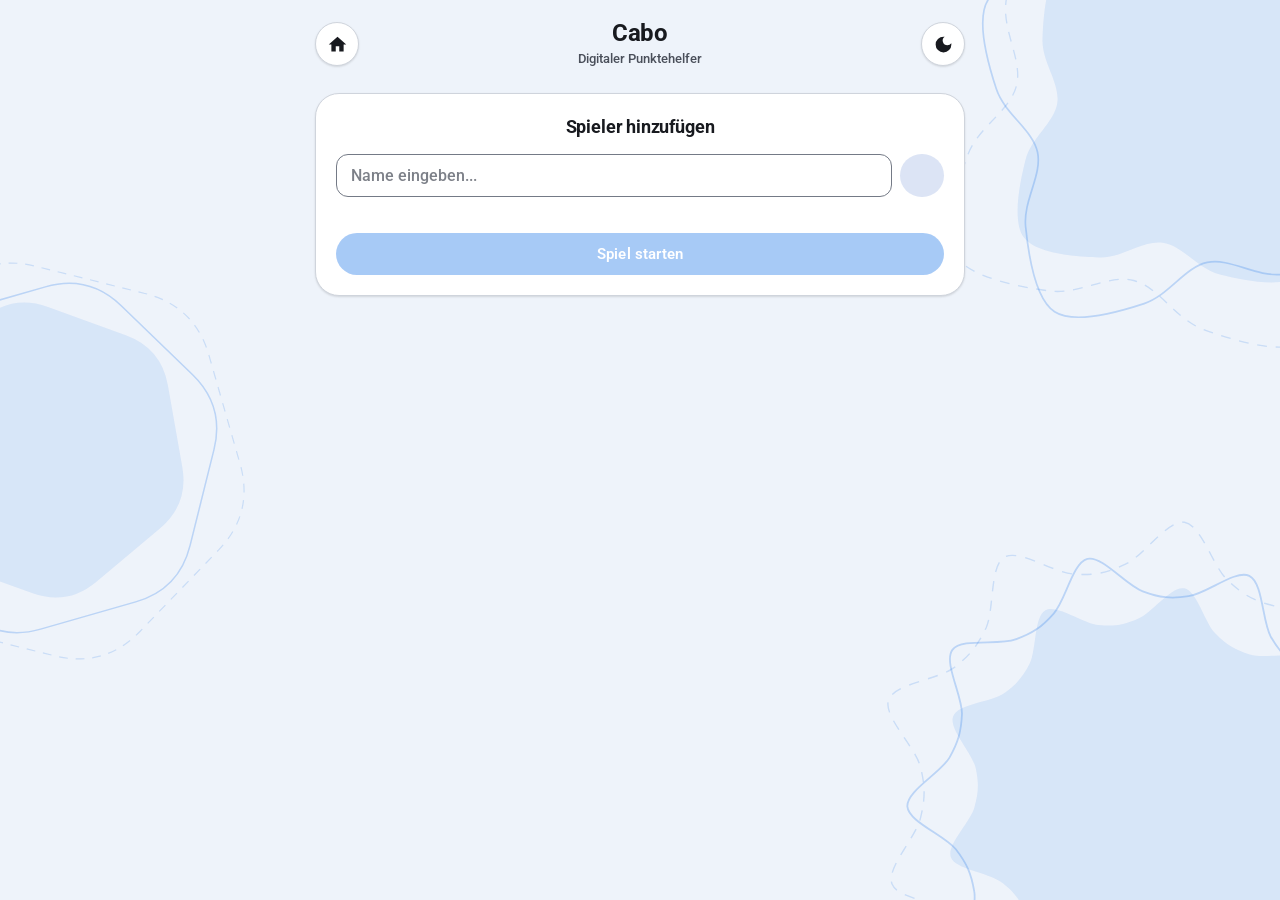
==== commit ab8a870f: "Add files via upload" ====
--- a/spiele/cabo.html
+++ b/spiele/cabo.html
@@ -5,64 +5,8 @@
   <meta name="viewport" content="width=device-width, initial-scale=1.0">
   <title>Cabo Punktehelfer</title>
   <link rel="stylesheet" href="../styles.css">
-  <script>
-    (function() {
-      function updateLinks(theme) {
-        document.querySelectorAll('a[href]').forEach(function(link) {
-          const raw = link.getAttribute('href');
-          if (!raw || raw.startsWith('#') || raw.startsWith('javascript:')) return;
-          link.setAttribute('href', raw.split('#')[0] + '#theme=' + theme);
-        });
-      }
-      function applyTheme(theme) {
-        document.documentElement.setAttribute('data-theme', theme);
-        try { localStorage.setItem('spiele_theme', theme); } catch (e) {}
-        try { window.name = 'spiele_theme:' + theme; } catch (e) {}
-        try { history.replaceState(null, '', location.pathname + location.search + '#theme=' + theme); } catch (e) {}
-        updateLinks(theme);
-      }
-      function getInitialTheme() {
-        const hashMatch = (location.hash || '').match(/theme=(dark|light)/);
-        if (hashMatch) return hashMatch[1];
-        const nameMatch = (window.name || '').match(/spiele_theme:(dark|light)/);
-        if (nameMatch) return nameMatch[1];
-        try {
-          const saved = localStorage.getItem('spiele_theme');
-          if (saved === 'dark' || saved === 'light') return saved;
-        } catch (e) {}
-        return (window.matchMedia && window.matchMedia('(prefers-color-scheme: dark)').matches) ? 'dark' : 'light';
-      }
-      applyTheme(getInitialTheme());
-      window.addEventListener('DOMContentLoaded', function() {
-        applyTheme(document.documentElement.getAttribute('data-theme') || 'dark');
-      });
-      window.addEventListener('pageshow', function() {
-        const nameMatch = (window.name || '').match(/spiele_theme:(dark|light)/);
-        if (nameMatch) { applyTheme(nameMatch[1]); return; }
-        try {
-          const saved = localStorage.getItem('spiele_theme');
-          if (saved === 'dark' || saved === 'light') applyTheme(saved);
-        } catch (err) {}
-      });
-      window.addEventListener('storage', function(e) {
-        if (e.key === 'spiele_theme' && (e.newValue === 'dark' || e.newValue === 'light')) {
-          applyTheme(e.newValue);
-        }
-      });
-      document.addEventListener('click', function(e) {
-        const link = e.target && e.target.closest ? e.target.closest('a[href]') : null;
-        if (!link) return;
-        const raw = link.getAttribute('href');
-        if (!raw || raw.startsWith('#') || raw.startsWith('javascript:')) return;
-        const theme = document.documentElement.getAttribute('data-theme') || 'dark';
-        link.setAttribute('href', raw.split('#')[0] + '#theme=' + theme);
-      }, true);
-      window.toggleTheme = function() {
-        const current = document.documentElement.getAttribute('data-theme') || 'dark';
-        applyTheme(current === 'dark' ? 'light' : 'dark');
-      };
-    })();
-  </script>
+  <script src="../theme.js"></script>
+  <script src="../tournament.js"></script>
   <style>
     .container {
       width: 100%;
@@ -77,14 +21,15 @@
     .btn-kamikaze {
       background-color: var(--md-sys-color-error-container);
       color: var(--md-sys-color-on-error-container);
-      padding: 10px 14px;
-      font-size: 0.85rem;
+      padding: 9px 14px;
+      font-size: 0.84rem;
       border-radius: var(--md-sys-shape-corner-full);
       border: 1px solid var(--md-sys-color-error);
-      font-weight: 700;
+      font-weight: 600;
       cursor: pointer;
       white-space: nowrap;
       width: auto;
+      box-shadow: none;
     }
 
     /* SETUP SCREEN */
@@ -109,10 +54,10 @@
       display: flex;
       justify-content: space-between;
       align-items: center;
-      background-color: var(--md-sys-color-surface-container);
-      padding: 10px 16px;
+      background-color: var(--md-sys-color-surface-container-low);
+      border: 1px solid var(--md-sys-color-outline-variant);
+      padding: 10px 14px;
       border-radius: var(--md-sys-shape-corner-md);
-      border: 1px solid var(--md-sys-color-outline-variant);
     }
 
     .btn-remove {
@@ -131,18 +76,18 @@
       display: grid;
       grid-template-columns: repeat(auto-fit, minmax(130px, 1fr));
       gap: 10px;
-      margin-bottom: 20px;
+      margin-bottom: 16px;
     }
 
     .player-card {
-      background-color: var(--md-sys-color-surface-container-low);
+      background-color: var(--md-sys-color-surface-container-lowest);
       border: 1px solid var(--md-sys-color-outline-variant);
       border-radius: var(--md-sys-shape-corner-lg);
       padding: 14px 12px;
       text-align: center;
       position: relative;
       box-shadow: var(--md-sys-elevation-1);
-      transition: all 0.25s ease;
+      transition: background-color 0.2s ease, border-color 0.2s ease;
     }
 
     .player-card.lowest {
@@ -155,8 +100,7 @@
       position: absolute;
       top: -10px;
       right: 8px;
-      font-size: 1.3rem;
-      filter: drop-shadow(0 2px 4px rgba(0,0,0,0.25));
+      font-size: 1.25rem;
     }
 
     .player-name {
@@ -169,8 +113,8 @@
     }
 
     .player-score {
-      font-size: 1.65rem;
-      font-weight: 800;
+      font-size: 1.7rem;
+      font-weight: 700;
       color: var(--md-sys-color-primary);
     }
 
@@ -179,7 +123,7 @@
     }
 
     .player-badge {
-      font-size: 0.75rem;
+      font-size: 0.74rem;
       color: var(--md-sys-color-tertiary);
       margin-top: 2px;
       font-weight: 600;
@@ -194,16 +138,16 @@
       display: flex;
       align-items: center;
       gap: 10px;
-      margin-bottom: 12px;
-      background-color: var(--md-sys-color-surface-container);
+      margin-bottom: 10px;
+      background-color: var(--md-sys-color-surface-container-low);
+      border: 1px solid var(--md-sys-color-outline-variant);
       padding: 10px 14px;
       border-radius: var(--md-sys-shape-corner-md);
-      border: 1px solid var(--md-sys-color-outline-variant);
     }
 
     .round-input-label {
       flex: 1;
-      font-weight: 700;
+      font-weight: 600;
       font-size: 0.95rem;
       white-space: nowrap;
       overflow: hidden;
@@ -214,7 +158,7 @@
       width: 90px;
       flex: none;
       text-align: center;
-      font-weight: bold;
+      font-weight: 700;
     }
 
     /* HISTORY TABLE */
@@ -223,6 +167,7 @@
       margin-top: 10px;
       border-radius: var(--md-sys-shape-corner-md);
       border: 1px solid var(--md-sys-color-outline-variant);
+      background-color: var(--md-sys-color-surface-container-lowest);
     }
 
     table {
@@ -233,7 +178,7 @@
     }
 
     .reset-note {
-      font-size: 0.7rem;
+      font-size: 0.72rem;
       color: var(--md-sys-color-warning);
       font-weight: 700;
       display: block;
@@ -242,33 +187,33 @@
     /* END SCREEN */
     .winner-banner {
       text-align: center;
-      padding: 20px 0;
+      padding: 16px 0;
     }
 
     .winner-banner .trophy {
-      font-size: 3.5rem;
-      margin-bottom: 10px;
+      font-size: 3.2rem;
+      margin-bottom: 8px;
     }
 
     .winner-banner h2 {
-      font-size: 1.8rem;
+      font-size: 1.75rem;
       color: var(--md-sys-color-primary);
     }
 
     .ranking-list {
       display: flex;
       flex-direction: column;
-      gap: 10px;
-      margin: 20px 0;
+      gap: 8px;
+      margin: 18px 0;
     }
 
     .ranking-item {
       display: flex;
       justify-content: space-between;
       align-items: center;
-      padding: 14px 18px;
+      padding: 12px 16px;
       border-radius: var(--md-sys-shape-corner-md);
-      background-color: var(--md-sys-color-surface-container);
+      background-color: var(--md-sys-color-surface-container-low);
       border: 1px solid var(--md-sys-color-outline-variant);
     }
 
@@ -279,8 +224,8 @@
     }
 
     .rank-num {
-      font-weight: 800;
-      font-size: 1.1rem;
+      font-weight: 700;
+      font-size: 1.08rem;
       width: 30px;
     }
 
@@ -290,8 +235,8 @@
     }
 
     .rank-score {
-      font-size: 1.3rem;
-      font-weight: 800;
+      font-size: 1.25rem;
+      font-weight: 700;
     }
   </style>
 </head>
@@ -317,8 +262,14 @@
     <h2 class="card-title">Spieler hinzufügen</h2>
     <div class="input-group">
       <input type="text" id="player-name-input" placeholder="Name eingeben..." autocomplete="off">
-      <button class="btn btn-tonal" id="add-player-btn" style="width: auto;">+</button>
-    </div>
+      <button type="button" class="btn-add" id="add-player-btn" title="Spieler hinzufügen" aria-label="Spieler hinzufügen">
+        <svg viewBox="0 0 24 24" fill="none" stroke="currentColor" stroke-width="2.4" stroke-linecap="round" stroke-linejoin="round" aria-hidden="true">
+          <line x1="12" y1="5" x2="12" y2="19"></line>
+          <line x1="5" y1="12" x2="19" y2="12"></line>
+        </svg>
+      </button>
+    </div>
+    <div id="t-player-chips"></div>
 
     <div class="player-setup-list" id="player-setup-list">
       <!-- Dynamisch hinzugefügte Spieler -->
@@ -382,7 +333,9 @@
       <!-- Dynamische Rangliste -->
     </div>
 
-    <div style="display: flex; gap: 10px; margin-top: 20px;">
+    <div id="t-save-container" class="t-save-wrapper"></div>
+
+    <div style="display: flex; gap: 10px; margin-top: 12px;">
       <button class="btn" onclick="restartWithSamePlayers()">Neu starten</button>
       <button class="btn btn-secondary" onclick="resetToSetup()">Neue Spieler</button>
     </div>
@@ -450,6 +403,20 @@
     });
 
     startGameBtn.disabled = players.length === 0;
+    renderTournamentChips();
+  }
+
+  function renderTournamentChips() {
+    if (!window.Tournament) return;
+    Tournament.renderPlayerChips('t-player-chips', {
+      isSelected: (name) => players.some(p => p.toLowerCase() === name.toLowerCase()),
+      onToggle: (name) => {
+        const idx = players.findIndex(p => p.toLowerCase() === name.toLowerCase());
+        if (idx >= 0) players.splice(idx, 1);
+        else players.push(name);
+        renderSetupList();
+      }
+    });
   }
 
   function startGame() {
@@ -640,6 +607,8 @@
       `;
       rankingList.appendChild(item);
     });
+
+    if (tSaveCtrl) tSaveCtrl.reset();
   }
 
   function restartWithSamePlayers() {
@@ -653,6 +622,17 @@
     endScreen.classList.add('hidden');
     setupScreen.classList.remove('hidden');
   }
+
+  const tSaveCtrl = window.Tournament ? Tournament.mountSaveButton('t-save-container', {
+    gameName: 'Cabo',
+    lowerIsBetter: true,
+    getEntries: () => {
+      const totals = getCurrentTotals();
+      return players.map((name, idx) => ({ name, score: totals[idx] }));
+    }
+  }) : null;
+
+  renderTournamentChips();
 </script>
 
 </body>
--- a/styles.css
+++ b/styles.css
@@ -1,64 +1,64 @@
 /* ==========================================================================
-   Google Material Design 3 (M3) Unified Stylesheet - Spiele-Dashboard
+   Google Material 3 Expressive (Functional & Everyday Utility)
+   Calm Neutral Surfaces • 5 Signature Color Schemes • Roboto Typography
    ========================================================================== */
+
+@import url('https://fonts.googleapis.com/css2?family=Google+Sans+Flex:opsz,wght@6..144,500..700&family=Roboto:wght@400;500;700;900&display=swap');
 
 :root,
 [data-theme="light"] {
   color-scheme: light;
-  /* M3 Light Palette */
-  --md-sys-color-primary: #0b57d0;
-  --md-sys-color-on-primary: #ffffff;
-  --md-sys-color-primary-container: #d3e3fd;
-  --md-sys-color-on-primary-container: #041e49;
-
-  --md-sys-color-secondary: #00639b;
-  --md-sys-color-on-secondary: #ffffff;
-  --md-sys-color-secondary-container: #c2e7ff;
-  --md-sys-color-on-secondary-container: #001d35;
-
-  --md-sys-color-tertiary: #146c2e;
+
+  /* Functional Semantic Colors (Light) */
+  --md-sys-color-tertiary: #1e6e43;
   --md-sys-color-on-tertiary: #ffffff;
-  --md-sys-color-tertiary-container: #c4eed0;
-  --md-sys-color-on-tertiary-container: #072711;
-
-  --md-sys-color-error: #b3261e;
+  --md-sys-color-tertiary-container: #ccefdc;
+  --md-sys-color-on-tertiary-container: #062b17;
+
+  --md-sys-color-error: #ba1a1a;
   --md-sys-color-on-error: #ffffff;
-  --md-sys-color-error-container: #f9dedc;
-  --md-sys-color-on-error-container: #410e0b;
-
-  --md-sys-color-warning: #b06000;
+  --md-sys-color-error-container: #ffdad6;
+  --md-sys-color-on-error-container: #410002;
+
+  --md-sys-color-warning: #9c5700;
   --md-sys-color-warning-container: #ffdf9e;
-  --md-sys-color-on-warning-container: #381e00;
-
-  --md-sys-color-purple: #6b21a8;
-  --md-sys-color-purple-container: #f3e8ff;
-  --md-sys-color-on-purple-container: #2e1065;
-
-  --md-sys-color-background: #f8f9ff;
-  --md-sys-color-on-background: #191c20;
-
-  --md-sys-color-surface: #f8f9ff;
-  --md-sys-color-surface-dim: #d8dae0;
-  --md-sys-color-surface-bright: #f8f9ff;
+  --md-sys-color-on-warning-container: #331a00;
+
+  --md-sys-color-purple: #6750a4;
+  --md-sys-color-purple-container: #ece6f8;
+  --md-sys-color-on-purple-container: #241646;
+
+  /* Calm Neutral Surfaces (Light) */
+  --md-sys-color-background: #f6f7f9;
+  --md-sys-color-on-background: #181a1f;
+
+  --md-sys-color-surface: #f6f7f9;
+  --md-sys-color-surface-dim: #dcdfe5;
+  --md-sys-color-surface-bright: #ffffff;
   --md-sys-color-surface-container-lowest: #ffffff;
-  --md-sys-color-surface-container-low: #f2f3fa;
-  --md-sys-color-surface-container: #eceef4;
-  --md-sys-color-surface-container-high: #e6e8ee;
-  --md-sys-color-surface-container-highest: #e1e2e8;
-
-  --md-sys-color-on-surface: #191c20;
-  --md-sys-color-on-surface-variant: #43474e;
-  --md-sys-color-outline: #73777f;
-  --md-sys-color-outline-variant: #c3c6cf;
-
-  --md-sys-color-scrim: rgba(0, 0, 0, 0.55);
-
-  /* Elevations */
-  --md-sys-elevation-1: 0 1px 3px 1px rgba(0, 0, 0, 0.08), 0 1px 2px 0 rgba(0, 0, 0, 0.12);
-  --md-sys-elevation-2: 0 2px 6px 2px rgba(0, 0, 0, 0.08), 0 1px 2px 0 rgba(0, 0, 0, 0.12);
-  --md-sys-elevation-3: 0 4px 12px 3px rgba(0, 0, 0, 0.10), 0 1px 3px 0 rgba(0, 0, 0, 0.14);
-
-  /* Shapes */
+  --md-sys-color-surface-container-low: #f0f2f5;
+  --md-sys-color-surface-container: #e9ecf0;
+  --md-sys-color-surface-container-high: #e1e5ea;
+  --md-sys-color-surface-container-highest: #d7dce3;
+
+  --md-sys-color-on-surface: #181a1f;
+  --md-sys-color-on-surface-variant: #4a4f5a;
+  --md-sys-color-outline: #747a86;
+  --md-sys-color-outline-variant: #cfd4dc;
+
+  --md-sys-color-scrim: rgba(15, 18, 24, 0.48);
+
+  /* Typography */
+  --md-sys-typescale-header-font: 'Google Sans Flex', 'Roboto', -apple-system, BlinkMacSystemFont, 'Segoe UI', Helvetica, Arial, sans-serif;
+  --md-sys-typescale-display-font: 'Roboto', -apple-system, BlinkMacSystemFont, 'Segoe UI', Helvetica, Arial, sans-serif;
+  --md-sys-typescale-body-font: 'Roboto', -apple-system, BlinkMacSystemFont, 'Segoe UI', Helvetica, Arial, sans-serif;
+
+  /* Subtle Functional Elevations */
+  --md-sys-elevation-1: 0 1px 3px rgba(0, 0, 0, 0.06), 0 1px 2px rgba(0, 0, 0, 0.08);
+  --md-sys-elevation-2: 0 3px 8px rgba(0, 0, 0, 0.08), 0 1px 3px rgba(0, 0, 0, 0.06);
+  --md-sys-elevation-3: 0 8px 24px rgba(0, 0, 0, 0.12), 0 2px 6px rgba(0, 0, 0, 0.08);
+
+  /* M3 Expressive Shapes */
   --md-sys-shape-corner-xs: 4px;
   --md-sys-shape-corner-sm: 8px;
   --md-sys-shape-corner-md: 12px;
@@ -70,62 +70,185 @@
 
 [data-theme="dark"] {
   color-scheme: dark;
-  /* M3 Dark Palette */
-  --md-sys-color-primary: #a8c7fa;
+
+  /* Functional Semantic Colors (Dark) */
+  --md-sys-color-tertiary: #7edba4;
+  --md-sys-color-on-tertiary: #04381d;
+  --md-sys-color-tertiary-container: #155231;
+  --md-sys-color-on-tertiary-container: #ccefdc;
+
+  --md-sys-color-error: #ffb4ab;
+  --md-sys-color-on-error: #690005;
+  --md-sys-color-error-container: #8c1d18;
+  --md-sys-color-on-error-container: #ffdad6;
+
+  --md-sys-color-warning: #f7c348;
+  --md-sys-color-warning-container: #543b00;
+  --md-sys-color-on-warning-container: #ffdf9e;
+
+  --md-sys-color-purple: #cfbdfe;
+  --md-sys-color-purple-container: #493877;
+  --md-sys-color-on-purple-container: #ece6f8;
+
+  /* Calm Neutral Surfaces (Dark) */
+  --md-sys-color-background: #121417;
+  --md-sys-color-on-background: #e6e8ed;
+
+  --md-sys-color-surface: #121417;
+  --md-sys-color-surface-dim: #0c0e11;
+  --md-sys-color-surface-bright: #2a2e36;
+  --md-sys-color-surface-container-lowest: #0d0f12;
+  --md-sys-color-surface-container-low: #191c20;
+  --md-sys-color-surface-container: #1f2328;
+  --md-sys-color-surface-container-high: #282c33;
+  --md-sys-color-surface-container-highest: #323740;
+
+  --md-sys-color-on-surface: #e6e8ed;
+  --md-sys-color-on-surface-variant: #b3b8c4;
+  --md-sys-color-outline: #868c99;
+  --md-sys-color-outline-variant: #3b404a;
+
+  --md-sys-color-scrim: rgba(0, 0, 0, 0.72);
+
+  /* Elevations (Dark) */
+  --md-sys-elevation-1: 0 1px 3px rgba(0, 0, 0, 0.35), 0 1px 2px rgba(0, 0, 0, 0.42);
+  --md-sys-elevation-2: 0 4px 10px rgba(0, 0, 0, 0.40), 0 2px 4px rgba(0, 0, 0, 0.36);
+  --md-sys-elevation-3: 0 10px 26px rgba(0, 0, 0, 0.52), 0 3px 8px rgba(0, 0, 0, 0.42);
+}
+
+/* ==========================================================================
+   5 Selectable M3 Expressive Signature Color Schemes
+   ========================================================================== */
+
+/* 1. Calm Blue (Default) */
+:root,
+[data-theme="light"][data-accent="blue"],
+[data-accent="blue"] {
+  --md-sys-color-primary: #1a73e8;
+  --md-sys-color-on-primary: #ffffff;
+  --md-sys-color-primary-container: #d2e3fc;
+  --md-sys-color-on-primary-container: #041e49;
+
+  --md-sys-color-secondary: #3b5ba9;
+  --md-sys-color-on-secondary: #ffffff;
+  --md-sys-color-secondary-container: #dce4f5;
+  --md-sys-color-on-secondary-container: #112244;
+}
+
+[data-theme="dark"][data-accent="blue"] {
+  --md-sys-color-primary: #8ab4f8;
   --md-sys-color-on-primary: #062e6f;
-  --md-sys-color-primary-container: #0842a0;
-  --md-sys-color-on-primary-container: #d3e3fd;
-
-  --md-sys-color-secondary: #7fcfff;
-  --md-sys-color-on-secondary: #003355;
-  --md-sys-color-secondary-container: #004a77;
-  --md-sys-color-on-secondary-container: #c2e7ff;
-
-  --md-sys-color-tertiary: #6dd58c;
-  --md-sys-color-on-tertiary: #0a3818;
-  --md-sys-color-tertiary-container: #0f5223;
-  --md-sys-color-on-tertiary-container: #c4eed0;
-
-  --md-sys-color-error: #f2b8b5;
-  --md-sys-color-on-error: #601410;
-  --md-sys-color-error-container: #8c1d18;
-  --md-sys-color-on-error-container: #f9dedc;
-
-  --md-sys-color-warning: #fbbc04;
-  --md-sys-color-warning-container: #5b4300;
-  --md-sys-color-on-warning-container: #ffdf9e;
-
-  --md-sys-color-purple: #d8b4fe;
-  --md-sys-color-purple-container: #4c1d95;
-  --md-sys-color-on-purple-container: #f3e8ff;
-
-  --md-sys-color-background: #111318;
-  --md-sys-color-on-background: #e2e2e9;
-
-  --md-sys-color-surface: #111318;
-  --md-sys-color-surface-dim: #111318;
-  --md-sys-color-surface-bright: #37393e;
-  --md-sys-color-surface-container-lowest: #0c0e13;
-  --md-sys-color-surface-container-low: #191c20;
-  --md-sys-color-surface-container: #1d2024;
-  --md-sys-color-surface-container-high: #282a2f;
-  --md-sys-color-surface-container-highest: #33353a;
-
-  --md-sys-color-on-surface: #e2e2e9;
-  --md-sys-color-on-surface-variant: #c3c6cf;
-  --md-sys-color-outline: #8d9199;
-  --md-sys-color-outline-variant: #43474e;
-
-  --md-sys-color-scrim: rgba(0, 0, 0, 0.72);
-
-  /* Elevations */
-  --md-sys-elevation-1: 0 1px 3px 1px rgba(0, 0, 0, 0.35), 0 1px 2px 0 rgba(0, 0, 0, 0.45);
-  --md-sys-elevation-2: 0 2px 6px 2px rgba(0, 0, 0, 0.38), 0 1px 2px 0 rgba(0, 0, 0, 0.48);
-  --md-sys-elevation-3: 0 4px 12px 3px rgba(0, 0, 0, 0.45), 0 1px 3px 0 rgba(0, 0, 0, 0.55);
+  --md-sys-color-primary-container: #174ea6;
+  --md-sys-color-on-primary-container: #d2e3fc;
+
+  --md-sys-color-secondary: #a8c7fa;
+  --md-sys-color-on-secondary: #0f2544;
+  --md-sys-color-secondary-container: #26354d;
+  --md-sys-color-on-secondary-container: #d2e3fc;
+}
+
+/* 2. Sage Green */
+[data-theme="light"][data-accent="sage"] {
+  --md-sys-color-primary: #2b6e4d;
+  --md-sys-color-on-primary: #ffffff;
+  --md-sys-color-primary-container: #cdebd9;
+  --md-sys-color-on-primary-container: #092919;
+
+  --md-sys-color-secondary: #456857;
+  --md-sys-color-on-secondary: #ffffff;
+  --md-sys-color-secondary-container: #d9ebe1;
+  --md-sys-color-on-secondary-container: #12271d;
+}
+
+[data-theme="dark"][data-accent="sage"] {
+  --md-sys-color-primary: #8dd5ad;
+  --md-sys-color-on-primary: #063821;
+  --md-sys-color-primary-container: #1b5136;
+  --md-sys-color-on-primary-container: #cdebd9;
+
+  --md-sys-color-secondary: #a7cdb7;
+  --md-sys-color-on-secondary: #123322;
+  --md-sys-color-secondary-container: #243b2f;
+  --md-sys-color-on-secondary-container: #d9ebe1;
+}
+
+/* 3. Deep Indigo */
+[data-theme="light"][data-accent="indigo"] {
+  --md-sys-color-primary: #4355b9;
+  --md-sys-color-on-primary: #ffffff;
+  --md-sys-color-primary-container: #dfe1f9;
+  --md-sys-color-on-primary-container: #141b4d;
+
+  --md-sys-color-secondary: #595d72;
+  --md-sys-color-on-secondary: #ffffff;
+  --md-sys-color-secondary-container: #e2e3f0;
+  --md-sys-color-on-secondary-container: #1a1d2e;
+}
+
+[data-theme="dark"][data-accent="indigo"] {
+  --md-sys-color-primary: #b6c4ff;
+  --md-sys-color-on-primary: #162364;
+  --md-sys-color-primary-container: #2f3e8f;
+  --md-sys-color-on-primary-container: #dfe1f9;
+
+  --md-sys-color-secondary: #c1c5dd;
+  --md-sys-color-on-secondary: #22263b;
+  --md-sys-color-secondary-container: #2e3246;
+  --md-sys-color-on-secondary-container: #e2e3f0;
+}
+
+/* 4. Warm Terracotta */
+[data-theme="light"][data-accent="terracotta"] {
+  --md-sys-color-primary: #a34a36;
+  --md-sys-color-on-primary: #ffffff;
+  --md-sys-color-primary-container: #ffdad2;
+  --md-sys-color-on-primary-container: #3e1107;
+
+  --md-sys-color-secondary: #77574e;
+  --md-sys-color-on-secondary: #ffffff;
+  --md-sys-color-secondary-container: #f3e0db;
+  --md-sys-color-on-secondary-container: #2c1812;
+}
+
+[data-theme="dark"][data-accent="terracotta"] {
+  --md-sys-color-primary: #ffb4a3;
+  --md-sys-color-on-primary: #5f1c0e;
+  --md-sys-color-primary-container: #7f3222;
+  --md-sys-color-on-primary-container: #ffdad2;
+
+  --md-sys-color-secondary: #e7beb4;
+  --md-sys-color-on-secondary: #3f221b;
+  --md-sys-color-secondary-container: #472e28;
+  --md-sys-color-on-secondary-container: #f3e0db;
+}
+
+/* 5. Muted Plum */
+[data-theme="light"][data-accent="plum"] {
+  --md-sys-color-primary: #7a4988;
+  --md-sys-color-on-primary: #ffffff;
+  --md-sys-color-primary-container: #f4d9fa;
+  --md-sys-color-on-primary-container: #2e0e3a;
+
+  --md-sys-color-secondary: #6a5870;
+  --md-sys-color-on-secondary: #ffffff;
+  --md-sys-color-secondary-container: #eadfeb;
+  --md-sys-color-on-secondary-container: #241729;
+}
+
+[data-theme="dark"][data-accent="plum"] {
+  --md-sys-color-primary: #e3b5f0;
+  --md-sys-color-on-primary: #471d54;
+  --md-sys-color-primary-container: #613270;
+  --md-sys-color-on-primary-container: #f4d9fa;
+
+  --md-sys-color-secondary: #d6c0dd;
+  --md-sys-color-on-secondary: #332238;
+  --md-sys-color-secondary-container: #3d2e42;
+  --md-sys-color-on-secondary-container: #eadfeb;
 }
 
 /* ==========================================================================
-   Base Reset & Typography
+   Base Reset & Crisp Typography
    ========================================================================== */
 
 * {
@@ -136,42 +259,206 @@
 }
 
 body {
-  font-family: 'Roboto', -apple-system, BlinkMacSystemFont, 'Segoe UI', Helvetica, Arial, sans-serif;
-  background-color: var(--md-sys-color-background);
+  font-family: var(--md-sys-typescale-body-font);
+  background-color: color-mix(in srgb, var(--md-sys-color-primary-container) 22%, var(--md-sys-color-background));
   color: var(--md-sys-color-on-background);
   min-height: 100vh;
-  padding: max(16px, env(safe-area-inset-top)) max(16px, env(safe-area-inset-right)) max(24px, env(safe-area-inset-bottom)) max(16px, env(safe-area-inset-left));
+  padding: max(14px, env(safe-area-inset-top)) max(14px, env(safe-area-inset-right)) max(24px, env(safe-area-inset-bottom)) max(14px, env(safe-area-inset-left));
   display: flex;
   flex-direction: column;
   align-items: center;
-  transition: background-color 0.25s ease, color 0.25s ease;
-  line-height: 1.5;
+  transition: background-color 0.25s ease, color 0.2s ease;
+  line-height: 1.48;
+  -webkit-font-smoothing: antialiased;
+  position: relative;
+}
+
+[data-theme="dark"] body {
+  background-color: color-mix(in srgb, var(--md-sys-color-primary-container) 18%, var(--md-sys-color-background));
+}
+
+/* Wenige große geometrische M3 Hintergrundformen mit gegensätzlichen dünnen Umrandungen */
+.m3-bg-geometry {
+  position: fixed;
+  inset: 0;
+  pointer-events: none;
+  z-index: -1;
+  overflow: hidden;
+}
+
+.m3-bg-geometry--static .m3-bg-geo-shape,
+.m3-bg-geometry--static .m3-bg-geo-outline {
+  animation: none !important;
+  will-change: auto;
+}
+
+.m3-bg-geo-shape {
+  position: absolute;
+  color: var(--md-sys-color-primary);
+  fill: currentColor;
+  opacity: 0.10;
+  transform-origin: center center;
+  will-change: transform;
+  transition: color 0.25s ease, opacity 0.25s ease;
+}
+
+[data-theme="dark"] .m3-bg-geo-shape {
+  opacity: 0.12;
+}
+
+.m3-bg-geo-outline {
+  position: absolute;
+  color: var(--md-sys-color-primary);
+  fill: none;
+  stroke: currentColor;
+  stroke-width: 0.35;
+  stroke-linejoin: round;
+  opacity: 0.24;
+  transform-origin: center center;
+  will-change: transform;
+  transition: color 0.25s ease, opacity 0.25s ease;
+}
+
+[data-theme="dark"] .m3-bg-geo-outline {
+  opacity: 0.28;
+}
+
+.m3-bg-geo-outline--fine {
+  stroke-width: 0.24;
+  stroke-dasharray: 1.8 1.6;
+  opacity: 0.17;
+}
+
+[data-theme="dark"] .m3-bg-geo-outline--fine {
+  opacity: 0.21;
+}
+
+/* Hauptformen (deutliche, aber ruhige Bewegung) */
+@keyframes m3BgDriftA {
+  0%, 100% { transform: translate3d(0px, 0px, 0) rotate(0deg) scale(1); }
+  33%      { transform: translate3d(-42px, 34px, 0) rotate(16deg) scale(1.06); }
+  66%      { transform: translate3d(30px, -26px, 0) rotate(-12deg) scale(0.96); }
+}
+
+@keyframes m3BgDriftB {
+  0%, 100% { transform: translate3d(0px, 0px, 0) rotate(0deg) scale(1); }
+  33%      { transform: translate3d(44px, -32px, 0) rotate(-18deg) scale(1.05); }
+  66%      { transform: translate3d(-28px, 36px, 0) rotate(12deg) scale(0.96); }
+}
+
+@keyframes m3BgDriftC {
+  0%, 100% { transform: translate3d(0px, 0px, 0) rotate(0deg) scale(1); }
+  33%      { transform: translate3d(-38px, -40px, 0) rotate(15deg) scale(0.95); }
+  66%      { transform: translate3d(34px, 24px, 0) rotate(-14deg) scale(1.06); }
+}
+
+/* Gegensätzliche dünne Umrandungen */
+@keyframes m3BgCounterDriftA {
+  0%, 100% { transform: translate3d(0px, 0px, 0) rotate(0deg) scale(1); }
+  33%      { transform: translate3d(46px, -36px, 0) rotate(-22deg) scale(0.95); }
+  66%      { transform: translate3d(-34px, 28px, 0) rotate(18deg) scale(1.07); }
+}
+
+@keyframes m3BgCounterDriftA2 {
+  0%, 100% { transform: translate3d(10px, -10px, 0) rotate(8deg) scale(1.02); }
+  50%      { transform: translate3d(-38px, 38px, 0) rotate(-24deg) scale(0.94); }
+}
+
+@keyframes m3BgCounterDriftB {
+  0%, 100% { transform: translate3d(0px, 0px, 0) rotate(0deg) scale(1); }
+  33%      { transform: translate3d(-46px, 34px, 0) rotate(22deg) scale(0.95); }
+  66%      { transform: translate3d(32px, -34px, 0) rotate(-16deg) scale(1.06); }
+}
+
+@keyframes m3BgCounterDriftB2 {
+  0%, 100% { transform: translate3d(-12px, 12px, 0) rotate(-10deg) scale(0.98); }
+  50%      { transform: translate3d(36px, -36px, 0) rotate(22deg) scale(1.05); }
+}
+
+@keyframes m3BgCounterDriftC {
+  0%, 100% { transform: translate3d(0px, 0px, 0) rotate(0deg) scale(1); }
+  33%      { transform: translate3d(42px, 38px, 0) rotate(-20deg) scale(1.06); }
+  66%      { transform: translate3d(-36px, -28px, 0) rotate(18deg) scale(0.94); }
+}
+
+@keyframes m3BgCounterDriftC2 {
+  0%, 100% { transform: translate3d(-10px, -14px, 0) rotate(-6deg) scale(1.03); }
+  50%      { transform: translate3d(34px, 34px, 0) rotate(20deg) scale(0.95); }
+}
+
+.m3-bg-geo-1 { animation: m3BgDriftA 18s ease-in-out infinite; }
+.m3-bg-geo-2 { animation: m3BgDriftB 21s ease-in-out infinite; }
+.m3-bg-geo-3 { animation: m3BgDriftC 19s ease-in-out infinite; }
+
+.m3-bg-geo-counter-1  { animation: m3BgCounterDriftA 20s ease-in-out infinite; }
+.m3-bg-geo-counter-1b { animation: m3BgCounterDriftA2 23s ease-in-out infinite; }
+.m3-bg-geo-counter-2  { animation: m3BgCounterDriftB 19s ease-in-out infinite; }
+.m3-bg-geo-counter-2b { animation: m3BgCounterDriftB2 25s ease-in-out infinite; }
+.m3-bg-geo-counter-3  { animation: m3BgCounterDriftC 22s ease-in-out infinite; }
+.m3-bg-geo-counter-3b { animation: m3BgCounterDriftC2 26s ease-in-out infinite; }
+
+@media (prefers-reduced-motion: reduce) {
+  .m3-bg-geo-1,
+  .m3-bg-geo-2,
+  .m3-bg-geo-3,
+  .m3-bg-geo-counter-1,
+  .m3-bg-geo-counter-1b,
+  .m3-bg-geo-counter-2,
+  .m3-bg-geo-counter-2b,
+  .m3-bg-geo-counter-3,
+  .m3-bg-geo-counter-3b {
+    animation: none !important;
+  }
 }
 
 h1, h2, h3, .card-title {
+  font-family: var(--md-sys-typescale-display-font);
   text-align: center;
+  letter-spacing: -0.01em;
+}
+
+.tabular-nums,
+table,
+.player-score,
+.score-val,
+.score-big,
+.chip-score,
+.val-badge,
+.total-val,
+.stat-val,
+.t-standing-pts,
+.t-podium-pts,
+.t-stat-pill,
+.pool-badge {
+  font-variant-numeric: tabular-nums;
 }
 
 .container {
   width: 100%;
   max-width: 720px;
   margin: 0 auto;
+  position: relative;
+  z-index: 2;
 }
 
 .container-narrow {
   width: 100%;
   max-width: 540px;
   margin: 0 auto;
+  position: relative;
+  z-index: 2;
 }
 
 .container-wide {
   width: 100%;
   max-width: 960px;
   margin: 0 auto;
+  position: relative;
+  z-index: 2;
 }
 
 /* ==========================================================================
-   M3 Top App Bar (Symmetrisches 3-Spalten-Layout für exakt mittige Titel)
+   M3 Expressive Offener Überschriftbereich (Ohne Umrandung / Blase)
    ========================================================================== */
 
 .m3-top-app-bar {
@@ -179,9 +466,29 @@
   display: grid;
   grid-template-columns: 44px 1fr 44px;
   align-items: center;
-  gap: 12px;
-  padding: 8px 0 20px 0;
-  margin-bottom: 8px;
+  gap: 10px;
+  padding: 4px 0 6px 0;
+  margin-bottom: 16px;
+  background-color: transparent;
+  color: var(--md-sys-color-on-background);
+  border-radius: 0;
+  box-shadow: none;
+  border: none;
+  position: relative;
+  z-index: 50;
+  transition: color 0.2s ease;
+}
+
+.m3-top-app-bar--dashboard {
+  grid-template-columns: 1fr auto 1fr;
+}
+
+.m3-top-app-bar-left {
+  display: inline-flex;
+  align-items: center;
+  gap: 6px;
+  justify-self: start;
+  flex-shrink: 0;
 }
 
 .m3-top-app-bar-spacer {
@@ -198,53 +505,64 @@
   min-width: 0;
   justify-self: center;
   width: 100%;
+  padding: 2px 4px;
 }
 
 .m3-top-app-bar-title {
-  font-size: 1.65rem;
-  font-weight: 700;
-  color: var(--md-sys-color-on-surface);
-  letter-spacing: -0.01em;
-  line-height: 1.2;
+  font-family: var(--md-sys-typescale-header-font);
+  font-size: 1.48rem;
+  font-weight: 700;
+  color: var(--md-sys-color-on-background);
+  letter-spacing: -0.02em;
+  line-height: 1.18;
   text-align: center;
   width: 100%;
 }
 
 .m3-top-app-bar-subtitle {
-  font-size: 0.85rem;
+  font-family: var(--md-sys-typescale-body-font);
+  font-size: 0.8rem;
   font-weight: 500;
   color: var(--md-sys-color-on-surface-variant);
-  margin-top: 3px;
+  opacity: 1;
+  margin-top: 2px;
   text-align: center;
   width: 100%;
-}
-
-/* M3 Icon Buttons (Haus-Symbol & Light/Dark-Symbol) */
+  white-space: nowrap;
+  overflow: hidden;
+  text-overflow: ellipsis;
+}
+
+/* Clean M3 Icon Buttons im offenen Header (Tonal-/Surface-Pills) */
 .m3-nav-btn,
 .m3-icon-btn {
   display: inline-flex;
   align-items: center;
   justify-content: center;
+  justify-self: end;
   width: 44px;
   height: 44px;
   padding: 0;
   border-radius: var(--md-sys-shape-corner-full);
-  background-color: var(--md-sys-color-surface-container-high);
+  background-color: var(--md-sys-color-surface-container-lowest);
   color: var(--md-sys-color-on-surface);
   border: 1px solid var(--md-sys-color-outline-variant);
   text-decoration: none;
   cursor: pointer;
   box-shadow: var(--md-sys-elevation-1);
-  transition: background-color 0.2s ease, transform 0.15s ease, border-color 0.2s ease, box-shadow 0.2s ease;
+  transition: background-color 0.16s ease, color 0.16s ease, border-color 0.16s ease, box-shadow 0.16s ease, transform 0.12s ease;
   flex-shrink: 0;
+}
+
+.m3-nav-btn {
+  justify-self: start;
 }
 
 .m3-nav-btn:hover,
 .m3-icon-btn:hover {
-  background-color: var(--md-sys-color-surface-container-highest);
+  background-color: var(--md-sys-color-primary-container);
+  color: var(--md-sys-color-on-primary-container);
   border-color: var(--md-sys-color-primary);
-  color: var(--md-sys-color-primary);
-  box-shadow: var(--md-sys-elevation-2);
 }
 
 .m3-nav-btn:active,
@@ -254,10 +572,137 @@
 
 .m3-nav-btn svg,
 .m3-icon-btn svg {
-  width: 22px;
-  height: 22px;
+  width: 21px;
+  height: 21px;
   fill: currentColor;
   display: block;
+}
+
+/* M3 Expressive Urlaub-/Turniermodus Switch im Header */
+button.m3-mode-switch-btn {
+  display: inline-flex;
+  align-items: center;
+  gap: 7px;
+  height: 44px;
+  padding: 0 9px 0 10px;
+  border-radius: var(--md-sys-shape-corner-full);
+  background-color: var(--md-sys-color-surface-container-lowest);
+  color: var(--md-sys-color-on-surface);
+  border: 1px solid var(--md-sys-color-outline-variant);
+  box-shadow: var(--md-sys-elevation-1);
+  cursor: pointer;
+  flex-shrink: 0;
+  transition: background-color 0.16s ease, border-color 0.16s ease, color 0.16s ease, transform 0.12s ease;
+}
+
+button.m3-mode-switch-btn:hover {
+  border-color: var(--md-sys-color-primary);
+  background-color: var(--md-sys-color-surface-container-low);
+}
+
+button.m3-mode-switch-btn[aria-checked="true"] {
+  border-color: var(--md-sys-color-primary);
+  background-color: var(--md-sys-color-primary-container);
+  color: var(--md-sys-color-on-primary-container);
+}
+
+.m3-mode-switch-icon {
+  width: 17px;
+  height: 17px;
+  fill: var(--md-sys-color-on-surface-variant);
+  flex-shrink: 0;
+  transition: fill 0.16s ease;
+}
+
+button.m3-mode-switch-btn[aria-checked="true"] .m3-mode-switch-icon {
+  fill: var(--md-sys-color-primary);
+}
+
+.m3-mode-switch-label {
+  font-size: 0.78rem;
+  font-weight: 700;
+  color: var(--md-sys-color-on-surface);
+  white-space: nowrap;
+}
+
+.m3-switch-track {
+  position: relative;
+  width: 38px;
+  height: 22px;
+  border-radius: var(--md-sys-shape-corner-full);
+  background-color: var(--md-sys-color-surface-container-highest);
+  border: 2px solid var(--md-sys-color-outline);
+  display: inline-flex;
+  align-items: center;
+  padding: 0 2px;
+  transition: background-color 0.2s ease, border-color 0.2s ease;
+  flex-shrink: 0;
+}
+
+.m3-switch-thumb {
+  width: 13px;
+  height: 13px;
+  border-radius: 50%;
+  background-color: var(--md-sys-color-outline);
+  display: inline-flex;
+  align-items: center;
+  justify-content: center;
+  transform: translateX(1px);
+  transition: transform 0.2s cubic-bezier(0.2, 0, 0, 1), width 0.16s ease, height 0.16s ease, background-color 0.2s ease;
+}
+
+.m3-switch-thumb svg {
+  width: 11px;
+  height: 11px;
+  fill: var(--md-sys-color-primary);
+  opacity: 0;
+  transition: opacity 0.16s ease;
+}
+
+button.m3-mode-switch-btn[aria-checked="true"] .m3-switch-track {
+  background-color: var(--md-sys-color-primary);
+  border-color: var(--md-sys-color-primary);
+}
+
+button.m3-mode-switch-btn[aria-checked="true"] .m3-switch-thumb {
+  width: 16px;
+  height: 16px;
+  background-color: var(--md-sys-color-on-primary);
+  transform: translateX(14px);
+}
+
+button.m3-mode-switch-btn[aria-checked="true"] .m3-switch-thumb svg {
+  opacity: 1;
+}
+
+@media (max-width: 600px) {
+  .m3-mode-switch-label {
+    display: none;
+  }
+  .m3-top-app-bar--dashboard {
+    grid-template-columns: auto 1fr auto;
+    gap: 8px;
+  }
+  button.m3-mode-switch-btn {
+    padding: 0 7px 0 8px;
+    gap: 5px;
+  }
+}
+
+@media (max-width: 440px) {
+  .m3-top-app-bar--dashboard .m3-top-app-bar-title {
+    font-size: 1.24rem;
+  }
+  .m3-top-app-bar--dashboard .m3-top-app-bar-subtitle {
+    font-size: 0.74rem;
+  }
+  .m3-top-app-bar--dashboard button.m3-icon-btn,
+  .m3-top-app-bar--dashboard button.m3-mode-switch-btn {
+    height: 40px;
+  }
+  .m3-top-app-bar--dashboard button.m3-icon-btn {
+    width: 40px;
+  }
 }
 
 /* Automatische Symbol-Anzeige für Light/Dark Mode Umschalter */
@@ -274,25 +719,107 @@
   display: none;
 }
 
+/* Color Picker Popover (Index Dashboard) */
+.color-picker-wrap {
+  position: relative;
+  display: inline-flex;
+}
+
+.color-swatch-dot {
+  width: 10px;
+  height: 10px;
+  border-radius: 50%;
+  background-color: var(--md-sys-color-primary);
+  position: absolute;
+  bottom: 6px;
+  right: 6px;
+  border: 1.5px solid var(--md-sys-color-surface-container-lowest);
+}
+
+.color-popover {
+  position: absolute;
+  top: calc(100% + 10px);
+  left: 0;
+  min-width: 224px;
+  background-color: var(--md-sys-color-surface-container-lowest);
+  border: 1px solid var(--md-sys-color-outline-variant);
+  border-radius: var(--md-sys-shape-corner-xl);
+  box-shadow: var(--md-sys-elevation-3);
+  padding: 10px;
+  z-index: 300;
+  display: flex;
+  flex-direction: column;
+  gap: 4px;
+}
+
+.color-popover-title {
+  font-size: 0.72rem;
+  font-weight: 700;
+  text-transform: uppercase;
+  letter-spacing: 0.05em;
+  color: var(--md-sys-color-on-surface-variant);
+  padding: 4px 8px 6px 8px;
+}
+
+button.color-option-btn {
+  width: 100%;
+  display: flex;
+  align-items: center;
+  gap: 10px;
+  padding: 9px 12px;
+  border-radius: var(--md-sys-shape-corner-md);
+  background-color: transparent;
+  color: var(--md-sys-color-on-surface);
+  font-size: 0.9rem;
+  font-weight: 500;
+  justify-content: flex-start;
+  box-shadow: none;
+  border: none;
+}
+
+button.color-option-btn:hover {
+  background-color: var(--md-sys-color-surface-container-low);
+}
+
+button.color-option-btn.active {
+  background-color: var(--md-sys-color-primary-container);
+  color: var(--md-sys-color-on-primary-container);
+  font-weight: 700;
+}
+
+.color-option-swatch {
+  width: 18px;
+  height: 18px;
+  border-radius: 50%;
+  flex-shrink: 0;
+  border: 1px solid rgba(0, 0, 0, 0.15);
+}
+
+.color-option-check {
+  margin-left: auto;
+  font-size: 0.85rem;
+  font-weight: 700;
+}
+
 /* ==========================================================================
-   M3 Cards & Surfaces
+   M3 Cards & Functional Tonal Surfaces
    ========================================================================== */
 
 .m3-card,
 .card,
 .setup-card {
-  background-color: var(--md-sys-color-surface-container-low);
+  background-color: var(--md-sys-color-surface-container-lowest);
   border: 1px solid var(--md-sys-color-outline-variant);
   border-radius: var(--md-sys-shape-corner-xl);
   padding: 20px;
-  margin-bottom: 16px;
+  margin-bottom: 14px;
   box-shadow: var(--md-sys-elevation-1);
   color: var(--md-sys-color-on-surface);
-  transition: background-color 0.25s ease, border-color 0.25s ease;
+  transition: background-color 0.2s ease, border-color 0.2s ease;
 }
 
 .card-title {
-  font-size: 1.15rem;
+  font-size: 1.12rem;
   font-weight: 700;
   color: var(--md-sys-color-on-surface);
   text-align: center;
@@ -300,21 +827,21 @@
 }
 
 .m3-card-elevated {
-  background-color: var(--md-sys-color-surface-container);
+  background-color: var(--md-sys-color-surface-container-low);
   box-shadow: var(--md-sys-elevation-2);
 }
 
 /* ==========================================================================
-   M3 Buttons
+   M3 Expressive Pill Buttons (Clear Hierarchy, Calm Feedback)
    ========================================================================== */
 
 button,
 .btn {
-  font-family: inherit;
+  font-family: var(--md-sys-typescale-body-font);
   border: none;
   border-radius: var(--md-sys-shape-corner-full);
-  padding: 12px 24px;
-  font-size: 0.95rem;
+  padding: 12px 22px;
+  font-size: 0.94rem;
   font-weight: 600;
   letter-spacing: 0.01em;
   cursor: pointer;
@@ -322,11 +849,11 @@
   align-items: center;
   justify-content: center;
   gap: 8px;
-  transition: background-color 0.2s ease, box-shadow 0.2s ease, transform 0.15s ease, opacity 0.2s ease;
-}
-
-button:active,
-.btn:active {
+  transition: background-color 0.16s ease, box-shadow 0.16s ease, transform 0.12s ease, border-color 0.16s ease, opacity 0.16s ease;
+}
+
+button:active:not(:disabled),
+.btn:active:not(:disabled) {
   transform: scale(0.98);
 }
 
@@ -356,7 +883,7 @@
 .btn-start:hover:not(:disabled),
 .btn-next:hover:not(:disabled) {
   box-shadow: var(--md-sys-elevation-2);
-  filter: brightness(1.06);
+  filter: brightness(1.05);
 }
 
 .btn-tonal,
@@ -365,6 +892,7 @@
   background-color: var(--md-sys-color-secondary-container);
   color: var(--md-sys-color-on-secondary-container);
   border: none;
+  box-shadow: none;
 }
 
 .btn-tonal:hover:not(:disabled),
@@ -380,91 +908,278 @@
 
 .btn-outline,
 .btn-undo {
-  background-color: transparent;
+  background-color: var(--md-sys-color-surface-container-lowest);
   color: var(--md-sys-color-on-surface-variant);
-  border: 1px solid var(--md-sys-color-outline);
+  border: 1px solid var(--md-sys-color-outline-variant);
   box-shadow: none;
 }
 
 .btn-outline:hover:not(:disabled),
 .btn-undo:hover:not(:disabled) {
-  background-color: var(--md-sys-color-surface-container-high);
-  color: var(--md-sys-color-on-surface);
-}
-
-/* Re-spezifiziere Top-Bar Icon-Buttons damit generische button-Regeln sie nicht überschreiben */
+  background-color: var(--md-sys-color-surface-container-low);
+  color: var(--md-sys-color-on-surface);
+  border-color: var(--md-sys-color-outline);
+}
+
+/* Re-spezifiziere Top-Bar Icon-Buttons */
 button.m3-icon-btn {
   padding: 0;
   width: 44px;
   height: 44px;
-  background-color: var(--md-sys-color-surface-container-high);
-  color: var(--md-sys-color-on-surface);
-  border: 1px solid var(--md-sys-color-outline-variant);
+  border-radius: var(--md-sys-shape-corner-full);
+  background-color: var(--md-sys-color-surface-container-lowest);
+  color: var(--md-sys-color-on-surface);
+  border: 1px solid var(--md-sys-color-outline-variant);
+  box-shadow: var(--md-sys-elevation-1);
+}
+
+button.m3-icon-btn:hover {
+  background-color: var(--md-sys-color-primary-container);
+  color: var(--md-sys-color-on-primary-container);
+  border-color: var(--md-sys-color-primary);
 }
 
 /* ==========================================================================
-   M3 Inputs & Text Fields
+   M3 Expressive Shape Library Badges (Static at rest, Animate on Hover)
    ========================================================================== */
 
+.m3-shape-badge {
+  position: relative;
+  display: inline-flex;
+  align-items: center;
+  justify-content: center;
+  flex-shrink: 0;
+  width: 48px;
+  height: 48px;
+  border-radius: var(--md-sys-shape-corner-md);
+  background-color: color-mix(in srgb, var(--md-sys-color-primary-container) 34%, var(--md-sys-color-surface-container-low));
+  transition: background-color 0.2s ease;
+}
+
+.m3-shape-badge.m3-shape-badge--sm {
+  width: 40px;
+  height: 40px;
+  background-color: color-mix(in srgb, var(--md-sys-color-secondary-container) 36%, var(--md-sys-color-surface-container-low));
+}
+
+.m3-shape-badge.m3-shape-badge--lg {
+  width: 56px;
+  height: 56px;
+}
+
+.m3-shape-svg {
+  width: 86%;
+  height: 86%;
+  display: block;
+  overflow: visible;
+  fill: var(--md-sys-color-primary-container);
+  stroke: color-mix(in srgb, var(--md-sys-color-primary) 42%, transparent);
+  stroke-width: 2.2;
+  stroke-linejoin: round;
+  transform-origin: center center;
+  animation: none;
+  transition: fill 0.2s ease, stroke 0.2s ease, transform 0.2s ease;
+}
+
+.m3-shape-badge--category .m3-shape-svg {
+  fill: var(--md-sys-color-secondary-container);
+  stroke: color-mix(in srgb, var(--md-sys-color-secondary) 42%, transparent);
+}
+
+.m3-shape-symbol {
+  position: absolute;
+  top: 50%;
+  left: 50%;
+  width: 42%;
+  height: 42%;
+  transform: translate(-50%, -50%);
+  fill: var(--md-sys-color-on-primary-container);
+  pointer-events: none;
+  transition: fill 0.2s ease, transform 0.2s ease;
+}
+
+.m3-shape-badge--category .m3-shape-symbol {
+  fill: var(--md-sys-color-on-secondary-container);
+}
+
+@keyframes m3ShapeHoverSpin {
+  0%   { transform: rotate(0deg) scale(1.06); }
+  50%  { transform: rotate(180deg) scale(1.10); }
+  100% { transform: rotate(360deg) scale(1.06); }
+}
+
+@keyframes m3ShapeHoverRock {
+  0%   { transform: rotate(0deg) scale(1.05); }
+  25%  { transform: rotate(10deg) scale(1.09); }
+  50%  { transform: rotate(0deg) scale(1.05); }
+  75%  { transform: rotate(-10deg) scale(1.09); }
+  100% { transform: rotate(0deg) scale(1.05); }
+}
+
+.game-card:hover .m3-shape-badge,
+.game-card:focus-visible .m3-shape-badge,
+.game-option:hover .m3-shape-badge,
+.game-option:focus-visible .m3-shape-badge,
+.random-game-card:hover .m3-shape-badge,
+.random-game-card:focus-visible .m3-shape-badge,
+summary.category-header:hover .m3-shape-badge,
+summary.category-header:focus-visible .m3-shape-badge {
+  background-color: color-mix(in srgb, var(--md-sys-color-primary-container) 62%, var(--md-sys-color-surface-container-low));
+}
+
+.game-card:hover .m3-shape-svg,
+.game-card:focus-visible .m3-shape-svg,
+.game-option:hover .m3-shape-svg,
+.game-option:focus-visible .m3-shape-svg,
+.random-game-card:hover .m3-shape-svg,
+.random-game-card:focus-visible .m3-shape-svg,
+summary.category-header:hover .m3-shape-svg,
+summary.category-header:focus-visible .m3-shape-svg {
+  fill: var(--md-sys-color-primary);
+  stroke: var(--md-sys-color-primary);
+}
+
+.game-card:hover .m3-shape-symbol,
+.game-card:focus-visible .m3-shape-symbol,
+.game-option:hover .m3-shape-symbol,
+.game-option:focus-visible .m3-shape-symbol,
+.random-game-card:hover .m3-shape-symbol,
+.random-game-card:focus-visible .m3-shape-symbol,
+summary.category-header:hover .m3-shape-symbol,
+summary.category-header:focus-visible .m3-shape-symbol {
+  fill: var(--md-sys-color-on-primary);
+  transform: translate(-50%, -50%) scale(1.08);
+}
+
+.game-card:hover .m3-shape-badge[data-anim="spin"] .m3-shape-svg,
+.game-card:focus-visible .m3-shape-badge[data-anim="spin"] .m3-shape-svg,
+.game-option:hover .m3-shape-badge[data-anim="spin"] .m3-shape-svg,
+.game-option:focus-visible .m3-shape-badge[data-anim="spin"] .m3-shape-svg,
+.random-game-card:hover .m3-shape-badge[data-anim="spin"] .m3-shape-svg,
+.random-game-card:focus-visible .m3-shape-badge[data-anim="spin"] .m3-shape-svg,
+summary.category-header:hover .m3-shape-badge[data-anim="spin"] .m3-shape-svg,
+summary.category-header:focus-visible .m3-shape-badge[data-anim="spin"] .m3-shape-svg {
+  animation: m3ShapeHoverSpin 8s linear infinite;
+}
+
+.game-card:hover .m3-shape-badge[data-anim="rock"] .m3-shape-svg,
+.game-card:focus-visible .m3-shape-badge[data-anim="rock"] .m3-shape-svg,
+.game-option:hover .m3-shape-badge[data-anim="rock"] .m3-shape-svg,
+.game-option:focus-visible .m3-shape-badge[data-anim="rock"] .m3-shape-svg,
+.random-game-card:hover .m3-shape-badge[data-anim="rock"] .m3-shape-svg,
+.random-game-card:focus-visible .m3-shape-badge[data-anim="rock"] .m3-shape-svg,
+summary.category-header:hover .m3-shape-badge[data-anim="rock"] .m3-shape-svg,
+summary.category-header:focus-visible .m3-shape-badge[data-anim="rock"] .m3-shape-svg {
+  animation: m3ShapeHoverRock 2.6s ease-in-out infinite;
+}
+
+@media (prefers-reduced-motion: reduce) {
+  .m3-shape-badge[data-anim] .m3-shape-svg {
+    animation: none !important;
+  }
+}
+
+/* ==========================================================================
+   M3 Inputs & Text Fields (High Clarity & Focus Rings)
+   ========================================================================== */
+
 input[type="text"],
-input[type="number"] {
-  font-family: inherit;
+input[type="number"],
+input[type="password"] {
+  font-family: var(--md-sys-typescale-body-font);
   background-color: var(--md-sys-color-surface-container-lowest);
   color: var(--md-sys-color-on-surface);
   border: 1px solid var(--md-sys-color-outline);
   border-radius: var(--md-sys-shape-corner-md);
-  padding: 12px 16px;
+  padding: 11px 14px;
   font-size: 1rem;
+  font-weight: 500;
   outline: none;
-  transition: border-color 0.2s ease, box-shadow 0.2s ease, background-color 0.2s ease;
+  transition: border-color 0.16s ease, box-shadow 0.16s ease, background-color 0.16s ease;
 }
 
 input[type="text"]::placeholder,
-input[type="number"]::placeholder {
+input[type="number"]::placeholder,
+input[type="password"]::placeholder {
   color: var(--md-sys-color-on-surface-variant);
-  opacity: 0.75;
+  opacity: 0.72;
 }
 
 input[type="text"]:focus,
-input[type="number"]:focus {
+input[type="number"]:focus,
+input[type="password"]:focus {
   border-color: var(--md-sys-color-primary);
-  box-shadow: 0 0 0 2px var(--md-sys-color-primary-container);
+  box-shadow: 0 0 0 3px var(--md-sys-color-primary-container);
+}
+
+.t-password-box {
+  text-align: left;
+  background-color: var(--md-sys-color-surface-container-low);
+  border: 1px solid var(--md-sys-color-outline-variant);
+  border-radius: var(--md-sys-shape-corner-lg);
+  padding: 12px 14px;
+  margin-bottom: 14px;
+}
+
+.t-password-label {
+  display: block;
+  font-size: 0.82rem;
+  font-weight: 700;
+  color: var(--md-sys-color-on-surface);
+  margin-bottom: 6px;
+}
+
+.t-password-error {
+  margin-top: 8px;
+  padding: 7px 10px;
+  border-radius: var(--md-sys-shape-corner-sm);
+  background-color: var(--md-sys-color-error-container);
+  color: var(--md-sys-color-on-error-container);
+  font-size: 0.8rem;
+  font-weight: 600;
 }
 
 .input-group {
   display: flex;
-  gap: 10px;
+  gap: 8px;
   align-items: stretch;
 }
 
 /* ==========================================================================
    M3 Modals / Dialogs
    ========================================================================== */
+
+@keyframes m3ModalFade {
+  from { opacity: 0; transform: translateY(8px); }
+  to { opacity: 1; transform: translateY(0); }
+}
 
 .modal-overlay {
   position: fixed;
   inset: 0;
   background-color: var(--md-sys-color-scrim);
   backdrop-filter: blur(4px);
+  -webkit-backdrop-filter: blur(4px);
   display: flex;
   align-items: center;
   justify-content: center;
-  padding: 20px;
+  padding: 16px;
   z-index: 1000;
 }
 
 .modal-content,
 .result-card,
 .winner-card {
-  background-color: var(--md-sys-color-surface-container-high);
+  background-color: var(--md-sys-color-surface-container-lowest);
   color: var(--md-sys-color-on-surface);
   border: 1px solid var(--md-sys-color-outline-variant);
   border-radius: var(--md-sys-shape-corner-xxl);
-  padding: 28px 24px;
+  padding: 24px 22px;
   text-align: center;
-  max-width: 420px;
+  max-width: 440px;
   width: 100%;
   box-shadow: var(--md-sys-elevation-3);
+  animation: m3ModalFade 0.2s ease both;
 }
 
 /* ==========================================================================
@@ -478,15 +1193,15 @@
 }
 
 th {
-  background-color: var(--md-sys-color-surface-container-high);
+  background-color: var(--md-sys-color-surface-container-low);
   color: var(--md-sys-color-on-surface-variant);
-  font-weight: 600;
-  padding: 12px 10px;
+  font-weight: 700;
+  padding: 11px 10px;
   border-bottom: 1px solid var(--md-sys-color-outline-variant);
 }
 
 td {
-  padding: 12px 10px;
+  padding: 11px 10px;
   border-bottom: 1px solid var(--md-sys-color-outline-variant);
   color: var(--md-sys-color-on-surface);
 }
@@ -494,3 +1209,799 @@
 .hidden {
   display: none !important;
 }
+
+/* ==========================================================================
+   Urlaubs-Turnier, Spieler-Chips & Siegerehrung (Functional M3 Components)
+   ========================================================================== */
+
+.t-chips-box {
+  margin-top: 12px;
+  margin-bottom: 6px;
+  padding: 12px 14px;
+  background-color: var(--md-sys-color-surface-container-low);
+  border: 1px solid var(--md-sys-color-outline-variant);
+  border-radius: var(--md-sys-shape-corner-lg);
+  text-align: left;
+}
+
+.t-chips-empty {
+  font-size: 0.84rem;
+  color: var(--md-sys-color-on-surface-variant);
+  text-align: center;
+}
+
+.t-chips-label {
+  font-size: 0.76rem;
+  font-weight: 700;
+  color: var(--md-sys-color-on-surface-variant);
+  text-transform: uppercase;
+  letter-spacing: 0.04em;
+  margin-bottom: 8px;
+}
+
+.t-chips-grid {
+  display: flex;
+  flex-wrap: wrap;
+  gap: 8px;
+}
+
+button.t-player-chip {
+  display: inline-flex;
+  align-items: center;
+  gap: 6px;
+  padding: 7px 13px;
+  border-radius: var(--md-sys-shape-corner-full);
+  background-color: var(--md-sys-color-surface-container-lowest);
+  color: var(--md-sys-color-on-surface);
+  border: 1px solid var(--md-sys-color-outline-variant);
+  font-size: 0.88rem;
+  font-weight: 500;
+  cursor: pointer;
+  box-shadow: none;
+  transition: background-color 0.15s ease, border-color 0.15s ease;
+}
+
+button.t-player-chip:hover {
+  border-color: var(--md-sys-color-primary);
+  background-color: var(--md-sys-color-surface-container);
+}
+
+button.t-player-chip.is-selected {
+  background-color: var(--md-sys-color-primary-container);
+  color: var(--md-sys-color-on-primary-container);
+  border-color: var(--md-sys-color-primary);
+  font-weight: 700;
+}
+
+.t-chip-avatar {
+  font-size: 1rem;
+  line-height: 1;
+}
+
+.t-chip-check {
+  font-size: 0.8rem;
+  font-weight: 700;
+  opacity: 0.85;
+}
+
+.t-save-wrapper {
+  margin-top: 12px;
+  margin-bottom: 6px;
+  width: 100%;
+}
+
+button.btn-tournament-save {
+  width: 100%;
+  background-color: var(--md-sys-color-tertiary);
+  color: var(--md-sys-color-on-tertiary);
+  border-radius: var(--md-sys-shape-corner-full);
+  padding: 13px 20px;
+  font-size: 0.94rem;
+  font-weight: 600;
+  box-shadow: var(--md-sys-elevation-1);
+}
+
+button.btn-tournament-save.is-saved {
+  background-color: var(--md-sys-color-tertiary-container);
+  color: var(--md-sys-color-on-tertiary-container);
+  border: 1px solid var(--md-sys-color-tertiary);
+  box-shadow: none;
+  opacity: 1 !important;
+}
+
+.t-save-status {
+  margin-top: 6px;
+  font-size: 0.8rem;
+  font-weight: 600;
+  color: var(--md-sys-color-tertiary);
+  text-align: center;
+}
+
+.tournament-hero-header {
+  display: flex;
+  align-items: center;
+  justify-content: space-between;
+  gap: 10px;
+  margin-bottom: 12px;
+  flex-wrap: wrap;
+}
+
+.tournament-stats-pills {
+  display: flex;
+  gap: 8px;
+  flex-wrap: wrap;
+}
+
+.t-stat-pill {
+  font-size: 0.78rem;
+  font-weight: 700;
+  padding: 4px 11px;
+  border-radius: var(--md-sys-shape-corner-full);
+  background-color: var(--md-sys-color-surface-container-lowest);
+  border: 1px solid var(--md-sys-color-outline-variant);
+  color: var(--md-sys-color-on-surface);
+}
+
+.tournament-top3-preview {
+  display: grid;
+  grid-template-columns: repeat(auto-fit, minmax(160px, 1fr));
+  gap: 10px;
+  margin-bottom: 14px;
+}
+
+.t-preview-card {
+  display: flex;
+  align-items: center;
+  gap: 10px;
+  padding: 10px 12px;
+  border-radius: var(--md-sys-shape-corner-lg);
+  background-color: var(--md-sys-color-surface-container-lowest);
+  border: 1px solid var(--md-sys-color-outline-variant);
+}
+
+.t-preview-card.rank-1 {
+  border-color: var(--md-sys-color-warning);
+  background-color: var(--md-sys-color-warning-container);
+  color: var(--md-sys-color-on-warning-container);
+}
+
+.t-preview-medal {
+  font-size: 1.3rem;
+  line-height: 1;
+}
+
+.t-preview-info {
+  min-width: 0;
+  flex: 1;
+}
+
+.t-preview-name {
+  font-weight: 700;
+  font-size: 0.92rem;
+  white-space: nowrap;
+  overflow: hidden;
+  text-overflow: ellipsis;
+}
+
+.t-preview-meta {
+  font-size: 0.76rem;
+  opacity: 0.86;
+}
+
+.tournament-empty-banner {
+  padding: 14px 16px;
+  border-radius: var(--md-sys-shape-corner-lg);
+  background-color: var(--md-sys-color-surface-container-lowest);
+  border: 1px dashed var(--md-sys-color-outline-variant);
+  text-align: center;
+  font-size: 0.86rem;
+  color: var(--md-sys-color-on-surface-variant);
+  margin-bottom: 14px;
+}
+
+.tournament-action-grid {
+  display: grid;
+  grid-template-columns: repeat(2, 1fr);
+  gap: 10px;
+}
+
+@media (max-width: 520px) {
+  .tournament-action-grid {
+    grid-template-columns: 1fr;
+  }
+}
+
+.tournament-action-grid button {
+  width: 100%;
+  padding: 11px 14px;
+  font-size: 0.88rem;
+}
+
+.t-modal-wide {
+  max-width: 660px;
+  max-height: 90vh;
+  overflow-y: auto;
+  text-align: left;
+  padding: 22px;
+}
+
+.t-modal-header {
+  display: flex;
+  align-items: center;
+  justify-content: space-between;
+  gap: 12px;
+  margin-bottom: 14px;
+  padding-bottom: 12px;
+  border-bottom: 1px solid var(--md-sys-color-outline-variant);
+}
+
+.t-modal-header h2 {
+  text-align: left;
+  font-size: 1.25rem;
+  margin: 0;
+}
+
+button.t-modal-close {
+  width: 36px;
+  height: 36px;
+  padding: 0;
+  border-radius: var(--md-sys-shape-corner-full);
+  background-color: var(--md-sys-color-surface-container-low);
+  border: 1px solid var(--md-sys-color-outline-variant);
+  color: var(--md-sys-color-on-surface);
+  font-size: 1rem;
+  flex-shrink: 0;
+  box-shadow: none;
+}
+
+button.t-modal-close:hover {
+  background-color: var(--md-sys-color-surface-container-high);
+}
+
+.t-tabs {
+  display: flex;
+  gap: 8px;
+  margin-bottom: 16px;
+  overflow-x: auto;
+  padding-bottom: 4px;
+}
+
+button.t-tab-btn {
+  padding: 8px 16px;
+  font-size: 0.85rem;
+  background-color: var(--md-sys-color-surface-container-low);
+  color: var(--md-sys-color-on-surface-variant);
+  border: 1px solid var(--md-sys-color-outline-variant);
+  box-shadow: none;
+  white-space: nowrap;
+}
+
+button.t-tab-btn.active {
+  background-color: var(--md-sys-color-primary);
+  color: var(--md-sys-color-on-primary);
+  border-color: var(--md-sys-color-primary);
+}
+
+/* --- Siegerpodest (Clean & Balanced) --- */
+.t-podium-stage {
+  display: flex;
+  align-items: flex-end;
+  justify-content: center;
+  gap: 10px;
+  margin: 14px 0 22px 0;
+  padding: 18px 10px 0 10px;
+  background-color: var(--md-sys-color-surface-container-low);
+  border: 1px solid var(--md-sys-color-outline-variant);
+  border-radius: var(--md-sys-shape-corner-xl);
+}
+
+.t-podium-col {
+  flex: 1;
+  max-width: 160px;
+  display: flex;
+  flex-direction: column;
+  align-items: center;
+  text-align: center;
+}
+
+.t-podium-place-1 { order: 2; }
+.t-podium-place-2 { order: 1; }
+.t-podium-place-3 { order: 3; }
+
+.t-podium-avatar {
+  font-size: 1.9rem;
+  margin-bottom: 4px;
+}
+
+.t-podium-name {
+  font-weight: 700;
+  font-size: 0.94rem;
+  color: var(--md-sys-color-on-surface);
+  max-width: 100%;
+  overflow: hidden;
+  text-overflow: ellipsis;
+  white-space: nowrap;
+}
+
+.t-podium-pts {
+  font-size: 0.8rem;
+  font-weight: 700;
+  color: var(--md-sys-color-primary);
+  margin-bottom: 8px;
+}
+
+.t-podium-bar {
+  width: 100%;
+  border-radius: 14px 14px 0 0;
+  display: flex;
+  flex-direction: column;
+  align-items: center;
+  justify-content: flex-start;
+  padding-top: 10px;
+  font-weight: 900;
+  font-size: 1.35rem;
+}
+
+.t-podium-place-1 .t-podium-bar {
+  height: 104px;
+  background-color: var(--md-sys-color-warning-container);
+  color: var(--md-sys-color-on-warning-container);
+  border: 1px solid var(--md-sys-color-warning);
+  border-bottom: none;
+}
+
+.t-podium-place-2 .t-podium-bar {
+  height: 76px;
+  background-color: var(--md-sys-color-surface-container-highest);
+  color: var(--md-sys-color-on-surface);
+  border: 1px solid var(--md-sys-color-outline-variant);
+  border-bottom: none;
+}
+
+.t-podium-place-3 .t-podium-bar {
+  height: 56px;
+  background-color: var(--md-sys-color-secondary-container);
+  color: var(--md-sys-color-on-secondary-container);
+  border: 1px solid var(--md-sys-color-outline-variant);
+  border-bottom: none;
+}
+
+.t-standings-list {
+  display: flex;
+  flex-direction: column;
+  gap: 8px;
+  margin-bottom: 18px;
+}
+
+.t-standing-row {
+  display: flex;
+  align-items: center;
+  gap: 12px;
+  padding: 11px 14px;
+  border-radius: var(--md-sys-shape-corner-lg);
+  background-color: var(--md-sys-color-surface-container-low);
+  border: 1px solid var(--md-sys-color-outline-variant);
+}
+
+.t-standing-rank {
+  font-size: 1.1rem;
+  font-weight: 700;
+  min-width: 30px;
+  text-align: center;
+}
+
+.t-standing-main {
+  flex: 1;
+  min-width: 0;
+}
+
+.t-standing-name {
+  font-weight: 700;
+  font-size: 0.96rem;
+  display: flex;
+  align-items: center;
+  gap: 6px;
+}
+
+.t-standing-sub {
+  font-size: 0.78rem;
+  color: var(--md-sys-color-on-surface-variant);
+  margin-top: 2px;
+}
+
+.t-medals-group {
+  display: flex;
+  gap: 6px;
+  font-size: 0.78rem;
+  font-weight: 700;
+}
+
+.t-standing-pts {
+  text-align: right;
+  font-weight: 700;
+  font-size: 1.02rem;
+  color: var(--md-sys-color-primary);
+}
+
+.t-awards-grid {
+  display: grid;
+  grid-template-columns: repeat(auto-fit, minmax(210px, 1fr));
+  gap: 10px;
+  margin-bottom: 16px;
+}
+
+.t-award-card {
+  display: flex;
+  align-items: center;
+  gap: 12px;
+  padding: 12px;
+  border-radius: var(--md-sys-shape-corner-lg);
+  background-color: var(--md-sys-color-surface-container-low);
+  border: 1px solid var(--md-sys-color-outline-variant);
+}
+
+.t-award-icon {
+  font-size: 1.6rem;
+  width: 42px;
+  height: 42px;
+  border-radius: var(--md-sys-shape-corner-md);
+  background-color: var(--md-sys-color-secondary-container);
+  color: var(--md-sys-color-on-secondary-container);
+  display: flex;
+  align-items: center;
+  justify-content: center;
+  flex-shrink: 0;
+}
+
+.t-award-title {
+  font-size: 0.72rem;
+  font-weight: 700;
+  text-transform: uppercase;
+  letter-spacing: 0.04em;
+  color: var(--md-sys-color-on-surface-variant);
+}
+
+.t-award-winner {
+  font-size: 0.96rem;
+  font-weight: 700;
+  color: var(--md-sys-color-on-surface);
+}
+
+.t-award-detail {
+  font-size: 0.76rem;
+  color: var(--md-sys-color-primary);
+  font-weight: 500;
+}
+
+.t-history-list {
+  display: flex;
+  flex-direction: column;
+  gap: 10px;
+}
+
+.t-match-item {
+  padding: 12px 14px;
+  border-radius: var(--md-sys-shape-corner-lg);
+  background-color: var(--md-sys-color-surface-container-low);
+  border: 1px solid var(--md-sys-color-outline-variant);
+}
+
+.t-match-head {
+  display: flex;
+  align-items: center;
+  justify-content: space-between;
+  gap: 8px;
+  margin-bottom: 8px;
+}
+
+.t-match-title {
+  font-weight: 700;
+  font-size: 0.95rem;
+}
+
+.t-match-meta {
+  font-size: 0.76rem;
+  color: var(--md-sys-color-on-surface-variant);
+}
+
+.t-match-results {
+  display: flex;
+  flex-wrap: wrap;
+  gap: 6px;
+}
+
+.t-match-res-pill {
+  font-size: 0.78rem;
+  padding: 4px 10px;
+  border-radius: var(--md-sys-shape-corner-full);
+  background-color: var(--md-sys-color-surface-container-lowest);
+  border: 1px solid var(--md-sys-color-outline-variant);
+}
+
+.t-match-res-pill.is-first {
+  background-color: var(--md-sys-color-warning-container);
+  color: var(--md-sys-color-on-warning-container);
+  border-color: var(--md-sys-color-warning);
+  font-weight: 700;
+}
+
+.t-avatar-picker {
+  display: flex;
+  flex-wrap: wrap;
+  gap: 6px;
+  margin: 10px 0 14px 0;
+}
+
+button.t-avatar-btn {
+  width: 38px;
+  height: 38px;
+  padding: 0;
+  font-size: 1.2rem;
+  border-radius: var(--md-sys-shape-corner-md);
+  background-color: var(--md-sys-color-surface-container-low);
+  border: 1px solid var(--md-sys-color-outline-variant);
+  box-shadow: none;
+}
+
+button.t-avatar-btn.active {
+  background-color: var(--md-sys-color-primary-container);
+  border-color: var(--md-sys-color-primary);
+}
+
+.t-player-manage-list {
+  display: flex;
+  flex-direction: column;
+  gap: 8px;
+  margin-top: 14px;
+}
+
+.t-player-manage-item {
+  display: flex;
+  align-items: center;
+  justify-content: space-between;
+  padding: 10px 14px;
+  border-radius: var(--md-sys-shape-corner-md);
+  background-color: var(--md-sys-color-surface-container-low);
+  border: 1px solid var(--md-sys-color-outline-variant);
+}
+
+.t-manual-row {
+  display: grid;
+  grid-template-columns: 1fr 110px;
+  gap: 10px;
+  align-items: center;
+  padding: 8px 12px;
+  border-radius: var(--md-sys-shape-corner-md);
+  background-color: var(--md-sys-color-surface-container-low);
+  border: 1px solid var(--md-sys-color-outline-variant);
+  margin-bottom: 8px;
+}
+
+select.t-select {
+  font-family: var(--md-sys-typescale-body-font);
+  width: 100%;
+  background-color: var(--md-sys-color-surface-container-lowest);
+  color: var(--md-sys-color-on-surface);
+  border: 1px solid var(--md-sys-color-outline);
+  border-radius: var(--md-sys-shape-corner-md);
+  padding: 11px 14px;
+  font-size: 0.96rem;
+  outline: none;
+}
+
+select.t-select:focus {
+  border-color: var(--md-sys-color-primary);
+  box-shadow: 0 0 0 3px var(--md-sys-color-primary-container);
+}
+
+button.btn-danger {
+  background-color: var(--md-sys-color-error);
+  color: var(--md-sys-color-on-error);
+}
+
+button.btn-danger-outline {
+  background-color: transparent;
+  color: var(--md-sys-color-error);
+  border: 1px solid var(--md-sys-color-error);
+  box-shadow: none;
+}
+
+.t-danger-box {
+  margin-top: 16px;
+  padding: 14px;
+  border-radius: var(--md-sys-shape-corner-lg);
+  background-color: var(--md-sys-color-error-container);
+  color: var(--md-sys-color-on-error-container);
+  border: 1px solid var(--md-sys-color-error);
+}
+
+.t-toast {
+  position: fixed;
+  bottom: 24px;
+  left: 50%;
+  transform: translateX(-50%) translateY(16px);
+  background-color: var(--md-sys-color-on-surface);
+  color: var(--md-sys-color-surface);
+  padding: 11px 22px;
+  border-radius: var(--md-sys-shape-corner-full);
+  font-size: 0.88rem;
+  font-weight: 600;
+  box-shadow: var(--md-sys-elevation-3);
+  z-index: 2000;
+  opacity: 0;
+  pointer-events: none;
+  transition: opacity 0.2s ease, transform 0.2s ease;
+}
+
+.t-toast.show {
+  opacity: 1;
+  transform: translateX(-50%) translateY(0);
+}
+
+/* --- Cloud-Sync Bar, Pending Banner & PIN-Dialog --- */
+.t-sync-bar {
+  display: flex;
+  align-items: center;
+  justify-content: space-between;
+  gap: 10px;
+  flex-wrap: wrap;
+  padding: 9px 12px;
+  margin-bottom: 12px;
+  border-radius: var(--md-sys-shape-corner-lg);
+  background-color: var(--md-sys-color-surface-container-lowest);
+  border: 1px solid var(--md-sys-color-outline-variant);
+}
+
+.t-sync-status-text {
+  font-size: 0.8rem;
+  font-weight: 600;
+  color: var(--md-sys-color-on-surface-variant);
+  display: flex;
+  align-items: center;
+  gap: 6px;
+}
+
+.t-sync-status-text.is-ok {
+  color: var(--md-sys-color-tertiary);
+}
+
+.t-sync-status-text.is-warn {
+  color: var(--md-sys-color-error);
+}
+
+.t-sync-actions {
+  display: flex;
+  align-items: center;
+  gap: 6px;
+  flex-wrap: wrap;
+}
+
+button.t-sync-mini-btn,
+a.t-sync-mini-btn {
+  display: inline-flex;
+  align-items: center;
+  gap: 4px;
+  padding: 5px 10px;
+  border-radius: var(--md-sys-shape-corner-full);
+  background-color: var(--md-sys-color-surface-container-low);
+  color: var(--md-sys-color-on-surface);
+  border: 1px solid var(--md-sys-color-outline-variant);
+  font-size: 0.76rem;
+  font-weight: 600;
+  text-decoration: none;
+  cursor: pointer;
+  box-shadow: none;
+}
+
+button.t-sync-mini-btn:hover,
+a.t-sync-mini-btn:hover {
+  border-color: var(--md-sys-color-primary);
+  background-color: var(--md-sys-color-primary-container);
+  color: var(--md-sys-color-on-primary-container);
+}
+
+.t-pending-banner {
+  display: flex;
+  align-items: center;
+  justify-content: space-between;
+  gap: 10px;
+  flex-wrap: wrap;
+  padding: 10px 12px;
+  margin-bottom: 12px;
+  border-radius: var(--md-sys-shape-corner-lg);
+  background-color: var(--md-sys-color-error-container);
+  color: var(--md-sys-color-on-error-container);
+  border: 1px solid var(--md-sys-color-error);
+  font-size: 0.82rem;
+  font-weight: 600;
+}
+
+button.btn-tournament-save.is-pending {
+  background-color: var(--md-sys-color-error-container);
+  color: var(--md-sys-color-on-error-container);
+  border: 1px solid var(--md-sys-color-error);
+  box-shadow: none;
+}
+
+.t-save-status.is-error {
+  color: var(--md-sys-color-error);
+}
+
+.t-pin-overlay {
+  position: fixed;
+  inset: 0;
+  display: flex;
+  align-items: center;
+  justify-content: center;
+  z-index: 3000;
+  padding: 16px;
+}
+
+.t-pin-overlay.hidden {
+  display: none !important;
+}
+
+.t-pin-card {
+  max-width: 390px !important;
+  text-align: left !important;
+}
+
+.t-pin-desc {
+  font-size: 0.85rem;
+  color: var(--md-sys-color-on-surface-variant);
+  margin: 0 0 12px 0;
+  line-height: 1.45;
+}
+
+.t-pin-input {
+  width: 100%;
+  box-sizing: border-box;
+  padding: 11px 14px;
+  font-size: 1rem;
+  border-radius: var(--md-sys-shape-corner-md);
+  border: 1px solid var(--md-sys-color-outline);
+  background-color: var(--md-sys-color-surface-container-low);
+  color: var(--md-sys-color-on-surface);
+}
+
+.t-pin-loading {
+  margin-top: 12px;
+}
+
+.t-pin-loading-label {
+  font-size: 0.78rem;
+  font-weight: 600;
+  color: var(--md-sys-color-primary);
+  margin-bottom: 6px;
+}
+
+.t-pin-progress {
+  position: relative;
+  width: 100%;
+  height: 5px;
+  border-radius: var(--md-sys-shape-corner-full);
+  background-color: var(--md-sys-color-primary-container);
+  overflow: hidden;
+}
+
+.t-pin-progress-bar {
+  position: absolute;
+  inset: 0 auto 0 0;
+  width: 42%;
+  border-radius: var(--md-sys-shape-corner-full);
+  background-color: var(--md-sys-color-primary);
+  animation: tPinIndeterminate 1.15s cubic-bezier(0.4, 0, 0.2, 1) infinite;
+}
+
+@keyframes tPinIndeterminate {
+  0% { transform: translateX(-110%); }
+  100% { transform: translateX(260%); }
+}
+
+.t-drive-card {
+  padding: 14px;
+  border-radius: var(--md-sys-shape-corner-lg);
+  background-color: var(--md-sys-color-surface-container-lowest);
+  border: 1px solid var(--md-sys-color-outline-variant);
+   
+}
